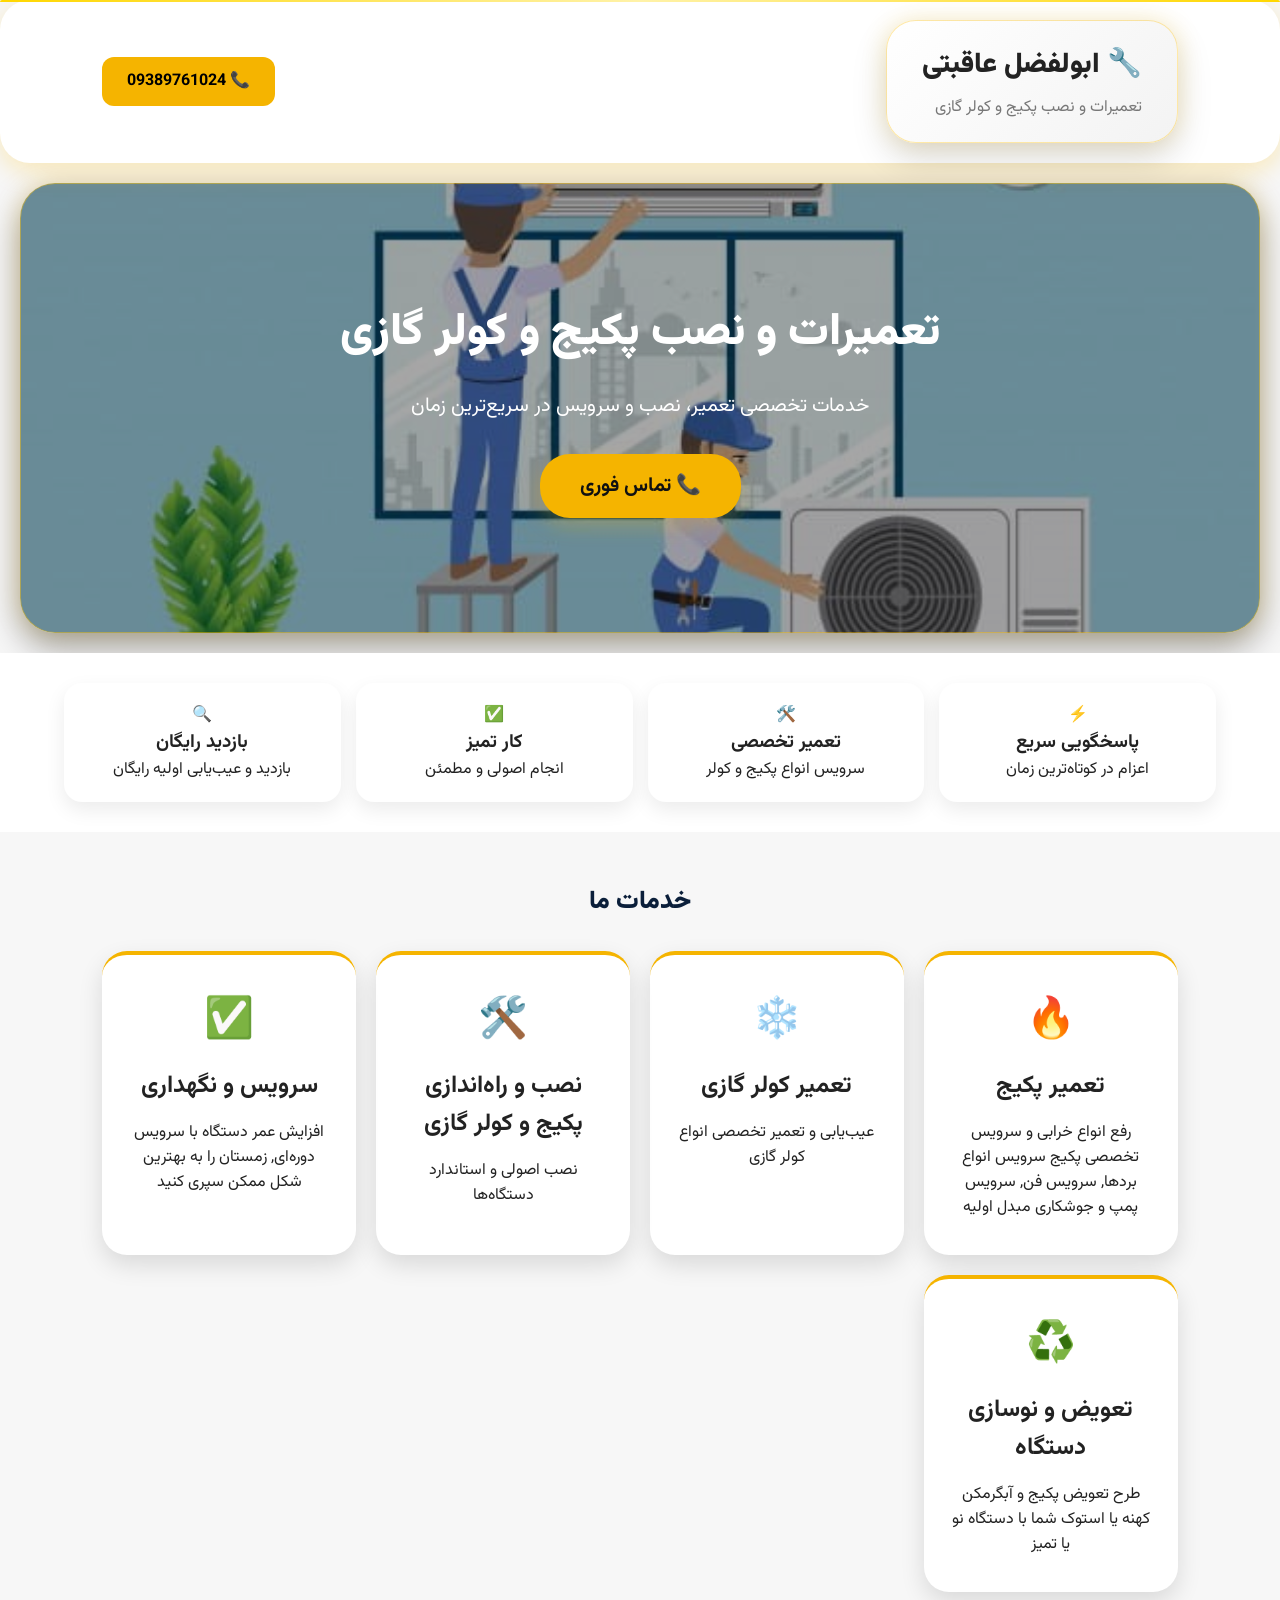
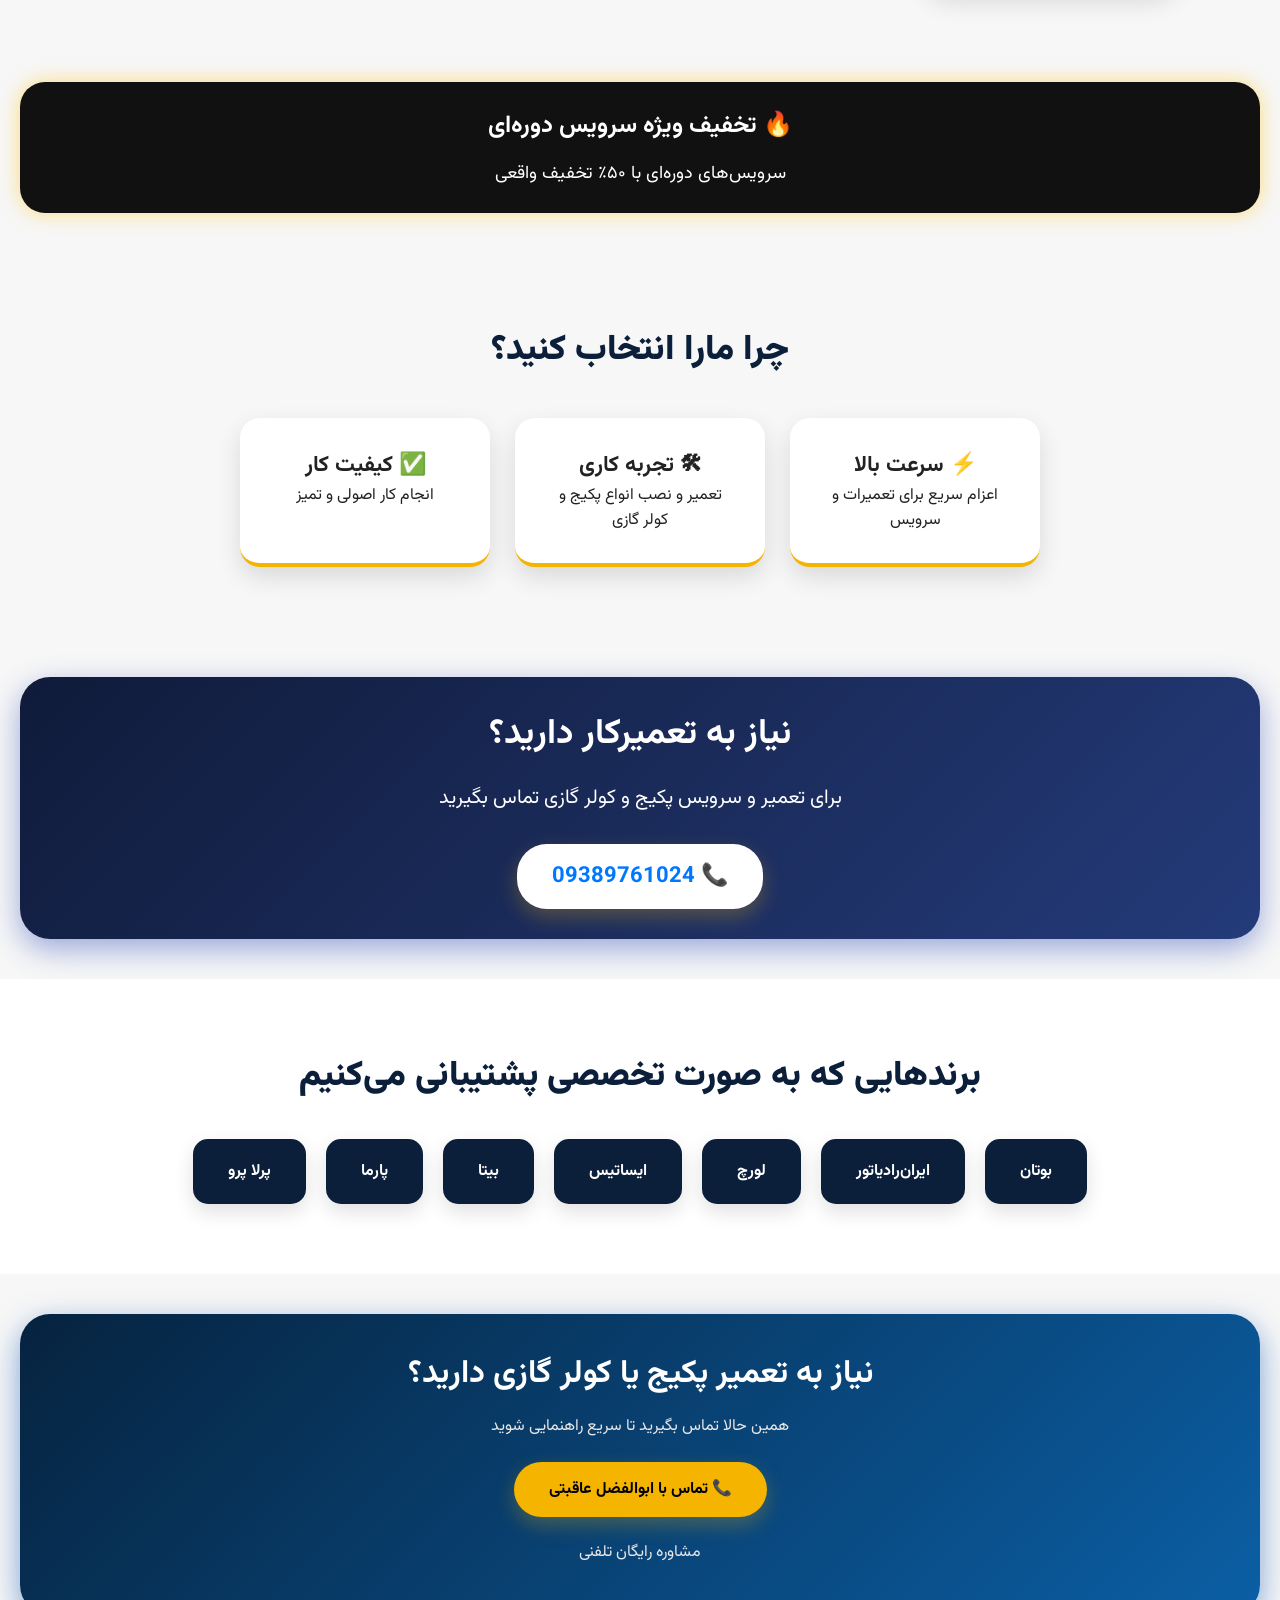
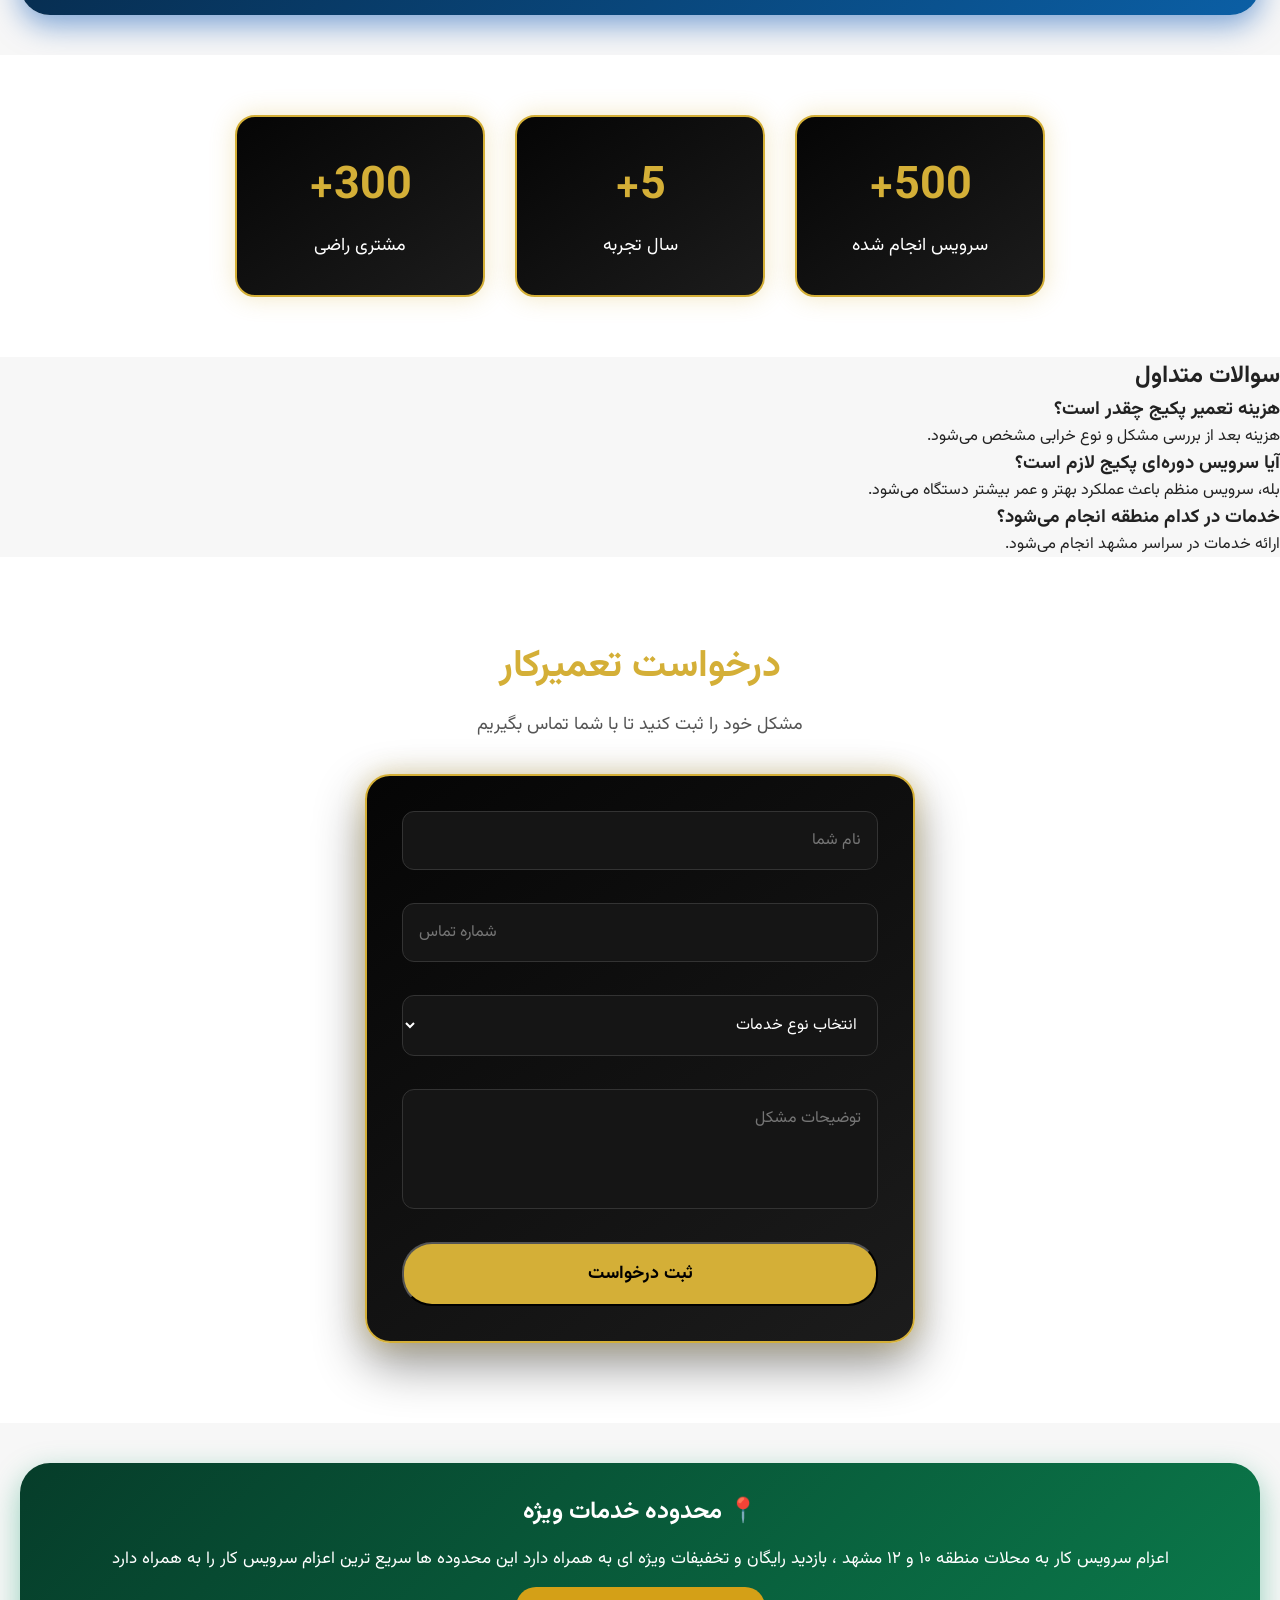
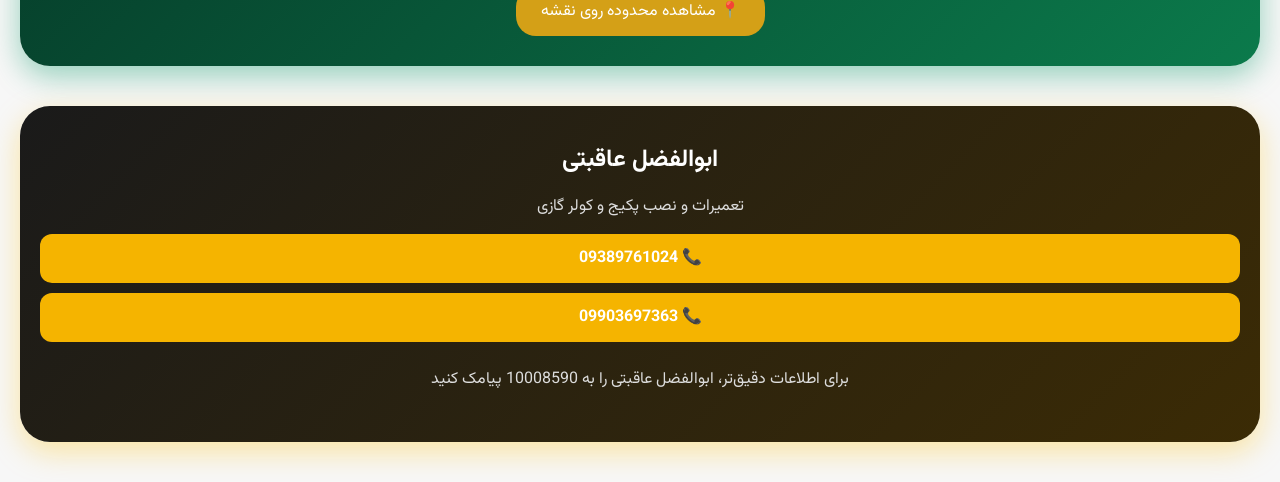
==== index.html @ 51d9d866 "Update index.html" ====
<!DOCTYPE html>
<html lang="fa" dir="rtl">

<head>
    <meta charset="UTF-8">
    <meta name="viewport" content="width=device-width, initial-scale=1.0">
    <title>ابوالفضل عاقبتی | تعمیرات پکیج و کولر گازی</title>

    <link rel="stylesheet" href="style.css">
    <link href="https://fonts.googleapis.com/css2?family=Vazirmatn:wght@400;700;900&display=swap" rel="stylesheet">

</head>

<body>

<header>

  <div class="logo">

    <div class="logo-title">
        🔧 ابولفضل عاقبتی
    </div>

    <p>
        تعمیرات و نصب پکیج و کولر گازی
    </p>

</div>
    <a href="tel:09389761024" class="phone">
        📞 09389761024
    </a>
</header>

    <section class="hero">

    <div class="hero-content">
        
        <h2>
            تعمیرات و نصب پکیج و کولر گازی
        </h2>

        <p>
            خدمات تخصصی تعمیر، نصب و سرویس در سریع‌ترین زمان
        </p>

        <a href="tel:09389761024" class="btn">
            📞 تماس فوری
        </a>

    </div>

</section>

<section class="features">

    <div>
        ⚡
        <h3>پاسخگویی سریع</h3>
        <p>اعزام در کوتاه‌ترین زمان</p>
    </div>

    <div>
        🛠️
        <h3>تعمیر تخصصی</h3>
        <p>سرویس انواع پکیج و کولر</p>
    </div>

    <div>
        ✅
        <h3>کار تمیز</h3>
        <p>انجام اصولی و مطمئن</p>
    </div>
    
    <div>
        🔍
    <h3>بازدید رایگان</h3>
    <p>بازدید و عیب‌یابی اولیه رایگان</p>
    </div>

</section>

<section class="services">

    <h2>خدمات ما</h2>

    <div class="cards">

        <div class="card">
            <div class="icon">🔥</div>
            <h3>تعمیر پکیج</h3>
            <p>رفع انواع خرابی و سرویس تخصصی پکیج سرویس انواع بردها, سرویس فن, سرویس پمپ و جوشکاری مبدل اولیه</p>
        </div>

        <div class="card">
            <div class="icon">❄️</div>
            <h3>تعمیر کولر گازی</h3>
            <p>عیب‌یابی و تعمیر تخصصی انواع کولر گازی</p>
        </div>

        <div class="card">
            <div class="icon">🛠️</div>
            <h3>نصب و راه‌اندازی پکیج و کولر گازی</h3>
            <p>نصب اصولی و استاندارد دستگاه‌ها</p>
        </div>

        <div class="card">
            <div class="icon">✅</div>
            <h3>سرویس و نگهداری</h3>
            <p>افزایش عمر دستگاه با سرویس دوره‌ای, زمستان را به بهترین شکل ممکن سپری کنید</p>
        </div>

        <div class="card">
    <div class="icon">♻️</div>

    <h3>تعویض و نوسازی دستگاه</h3>

    <p>
        طرح تعویض پکیج و آبگرمکن کهنه یا استوک شما با دستگاه نو یا تمیز
    </p>

</div>

    </div>

</section>

<div class="offer">

    <h2>🔥 تخفیف ویژه سرویس دوره‌ای</h2>

    <p>
        سرویس‌های دوره‌ای با ۵۰٪ تخفیف واقعی
    </p>

</div>
    
<section class="trust">

    <h2>چرا مارا انتخاب کنید؟</h2>

    <div class="trust-box">

        <div>
            <h3>⚡ سرعت بالا</h3>
            <p>اعزام سریع برای تعمیرات و سرویس</p>
        </div>

        <div>
            <h3>🛠 تجربه کاری</h3>
            <p>تعمیر و نصب انواع پکیج و کولر گازی</p>
        </div>

        <div>
            <h3>✅ کیفیت کار</h3>
            <p>انجام کار اصولی و تمیز</p>
        </div>

    </div>
</section>

<section class="contact">

    <h2>نیاز به تعمیرکار دارید؟</h2>

    <p>
        برای تعمیر و سرویس پکیج و کولر گازی تماس بگیرید
    </p>

    <a href="tel:09389761024">
        📞 09389761024
    </a>

</section>

<section class="brands">

    <h2>برندهایی که به صورت تخصصی پشتیبانی می‌کنیم</h2>

    <div class="brand-list">

        <div>بوتان</div>
        <div>ایران‌رادیاتور</div>
        <div>لورچ</div>
        <div>ایساتیس</div>
        <div>بیتا</div>
        <div>پارما</div>
        <div>پرلا پرو</div>

    </div>

</section>

<section class="call-section">

    <h2>
        نیاز به تعمیر پکیج یا کولر گازی دارید؟
    </h2>

    <p>
        همین حالا تماس بگیرید تا سریع راهنمایی شوید
    </p>

    <a href="tel:09389761024">
        📞 تماس با ابوالفضل عاقبتی
    </a>
    <p>
        مشاوره رایگان تلفنی
    </p>
</section>

<section class="stats">

<div class="stat-card">

<h2>500+</h2>
<p>سرویس انجام شده</p>

</div>


<div class="stat-card">

<h2>5+</h2>
<p>سال تجربه</p>

</div>


<div class="stat-card">

<h2>300+</h2>
<p>مشتری راضی</p>

</div>


</section>

<section class="faq">

<h2>سوالات متداول</h2>


<div class="faq-box">

<h3>هزینه تعمیر پکیج چقدر است؟</h3>

<p>
هزینه بعد از بررسی مشکل و نوع خرابی مشخص می‌شود.
</p>

</div>


<div class="faq-box">

<h3>آیا سرویس دوره‌ای پکیج لازم است؟</h3>

<p>
بله، سرویس منظم باعث عملکرد بهتر و عمر بیشتر دستگاه می‌شود.
</p>

</div>


<div class="faq-box">

<h3>خدمات در کدام منطقه انجام می‌شود؟</h3>

<p>
ارائه خدمات در سراسر مشهد انجام می‌شود.
</p>

</div>


</section>
    
<section class="request-form">

<h2>درخواست تعمیرکار</h2>

<p>
مشکل خود را ثبت کنید تا با شما تماس بگیریم
</p>


<form>

<input type="text" placeholder="نام شما">


<input type="tel" placeholder="شماره تماس">


<select>

<option>
انتخاب نوع خدمات
</option>

<option>
تعمیر پکیج
</option>

<option>
نصب پکیج
</option>

<option>
تعمیر کولر گازی
</option>

<option>
سرویس کولر گازی
</option>

</select>


<textarea placeholder="توضیحات مشکل"></textarea>


<button>
ثبت درخواست
</button>


</form>


</section>
    
<section class="location">

    <h2>📍 محدوده خدمات ویژه</h2>

<p>اعزام سرویس کار به محلات منطقه ۱۰ و ۱۲ مشهد ، بازدید رایگان و تخفیفات ویژه ای به همراه دارد این محدوده ها سریع ترین اعزام سرویس کار را به همراه دارد</p>

<a href="https://nshn.ir/_b1uuQPJ5C6R" target="_blank">
    📍 مشاهده محدوده روی نقشه
</a>
    
</section>
    
<footer>

    <h2>ابوالفضل عاقبتی</h2>

    <p>
        تعمیرات و نصب پکیج و کولر گازی
    </p>

    <a href="tel:09389761024">
        📞 09389761024
    </a>
    <a href="tel:09903697363">
        📞 09903697363
    </a>
    <p class="sms-text">
برای اطلاعات دقیق‌تر، ابوالفضل عاقبتی را به 10008590 پیامک کنید
    </p>
</footer>

</div>

</body>

</html>
---- style.css ----
* {
    box-sizing: border-box;
    margin: 0;
    padding: 0;
    font-family: Tahoma, sans-serif;
}

body {
    background: #f7f7f7;
    color: #222;
}

header {
    display: flex;
    justify-content: space-between;
    align-items: center;
    padding: 20px 8%;

    background: rgba(15, 15, 15, 0.85);
    color: white;

    box-shadow: 0 8px 25px rgba(255, 193, 7, 0.25);

    position: relative;
    z-index: 10;
}

.logo h1 {
    font-size: 28px;
    margin: 0;
}


.logo p {
    margin-top: 8px;
    color: #ddd;
}


.phone {
    background: #f5b400;
    color: black;
    padding: 12px 25px;
    border-radius: 12px;
    text-decoration: none;
    font-weight: bold;
}

.hero h2 {
    font-size: 45px;
    margin-bottom: 20px;
    font-weight:bold;
}

.hero p {
    font-size: 20px;
    margin-bottom: 30px;
    line-height:1.8;
}

.btn {
    display: inline-block;
    background: white;
    color: #0077ff;
    padding: 15px 30px;
    border-radius: 12px;
    text-decoration: none;
    font-weight: bold;
}

.request-form{

    padding-top:50px;
    padding-bottom:50px;

}
.services {
    padding: 50px 8%;
    text-align: center;
}

.services h2 {
    font-size:25px;
    margin-bottom:20px;
}

.cards {
    display: grid;
    grid-template-columns: repeat(4, 1fr);
    gap: 20px;
    margin-top: 30px;
}

.card {
    background: white;
    padding: 35px 25px;
    border-radius: 20px;
    box-shadow: 0 10px 30px rgba(0,0,0,0.08);
    transition: 0.3s;
    border-top: 4px solid #f5b400;
}


.card:hover {
    transform: translateY(-8px);
    box-shadow: 0 15px 35px rgba(0,0,0,0.15);
}

.trust {
    padding: 70px 8%;
    text-align: center;
    background: white;
}


.trust h2 {
    font-size: 35px;
    margin-bottom: 40px;
}


.trust-box {
    display: flex;
    justify-content: center;
    gap: 30px;
}


.trust-box div {
    background: #f5f5f5;
    padding: 30px;
    border-radius: 15px;
    width: 30%;
}

@media (max-width: 768px) {

header {
    flex-direction: column;
    gap: 15px;
}

.hero h2 {
    font-size: 32px;
}

.cards {
    grid-template-columns: 1fr;
}

.trust-box {
    flex-direction: column;
}

.trust-box div {
    width: 100%;
}

}

.brands {
    padding: 60px 8%;
    text-align: center;
    background: #f5f5f5;
}


.brands h2 {
    font-size: 35px;
    margin-bottom: 35px;
}


.brand-list {
    display: flex;
    justify-content: center;
    gap: 20px;
    flex-wrap: wrap;
}


.brand-list div {
    background: white;
    padding: 20px 35px;
    border-radius: 12px;
    font-weight: bold;
}

.contact {
    padding: 70px 8%;
    text-align: center;
    background: #0077ff;
    color: white;
}


.contact h2 {
    font-size: 35px;
    margin-bottom: 20px;
}


.contact p {
    font-size: 20px;
    margin-bottom: 30px;
}


.contact a {
    display: inline-block;
    background: white;
    color: #0077ff;
    padding: 15px 35px;
    border-radius: 15px;
    text-decoration: none;
    font-weight: bold;
    font-size: 22px;
}

@media (max-width: 768px) {


header {
    flex-direction: column;
    text-align: center;
    gap: 15px;
}


.logo h1 {
    font-size: 24px;
}


.hero {
    min-height: 450px;
    padding: 40px 20px;
    text-align: center;
}


.hero h2 {
    font-size: 32px;
}


.hero p {
    font-size: 18px;
}


.cards {
    grid-template-columns: 1fr;
}


.card {
    margin-bottom: 15px;
}


.trust-box {
    flex-direction: column;
}


.trust-box div {
    width: 100%;
}


.brand-list {
    flex-direction: column;
}


.brand-list div {
    width: 100%;
}


.contact h2 {
    font-size: 28px;
}


}

.icon {
    font-size: 40px;
    margin-bottom: 15px;
}

.btn {
    background: #f5b400;
    color: #111;
    padding: 16px 40px;
    border-radius: 14px;
    text-decoration: none;
    font-weight: bold;
    font-size: 20px;
    display: inline-block;
    box-shadow: 0 8px 20px rgba(245,180,0,0.35);
    transition: 0.3s;
}

.btn:hover {
    transform: translateY(-3px);
}

.card h3 {
    font-size: 24px;
    margin-bottom: 15px;
}

.logo-title {
    font-size: 32px;
    font-weight: bold;
    color: white;
}


.logo-title::first-letter {
    color: #f5b400;
}

.trust {
    padding: 70px 8%;
    text-align: center;
    background: #f7f7f7;
}


.trust h2 {
    font-size: 35px;
    margin-bottom: 40px;
}


.trust-box {
    display: flex;
    justify-content: center;
    gap: 25px;
}


.trust-box div {
    background: white;
    padding: 30px;
    border-radius: 20px;
    width: 300px;
    box-shadow: 0 10px 25px rgba(0,0,0,0.08);
    border-bottom: 4px solid #f5b400;
}


.trust-box h3 {
    font-size: 22px;
}

.trust-box {
    display: flex;
    justify-content: center;
    align-items: stretch;
    gap: 25px;
    flex-wrap: wrap;
}


.trust-box div {
    background: white;
    padding: 30px;
    border-radius: 20px;
    width: 250px;
    box-shadow: 0 10px 25px rgba(0,0,0,0.12);
    border-bottom: 4px solid #f5b400;
}

.trust-box div {
    transition: 0.3s;
}


.trust-box div:hover {
    transform: translateY(-8px);
    box-shadow: 0 15px 35px rgba(0,0,0,0.18);
}

.brands {
    padding: 70px 8%;
    text-align: center;
    background: white;
}


.brands h2 {
    font-size: 35px;
    margin-bottom: 35px;
}


.brand-list {
    display: flex;
    justify-content: center;
    gap: 20px;
    flex-wrap: wrap;
}


.brand-list div {
    background: #0b1f3a;
    color: white;
    padding: 20px 35px;
    border-radius: 15px;
    font-weight: bold;
    box-shadow: 0 8px 20px rgba(0,0,0,0.12);
    transition: 0.3s;
}


.brand-list div:hover {
    transform: translateY(-6px);
}

* {
    font-family: "Vazirmatn", sans-serif;
}

.hero h2 {
    font-size: 45px;
    font-weight: 900;
}

section {
    scroll-margin-top: 80px;
}

html {
    scroll-behavior: smooth;
}

.services h2,
.trust h2,
.brands h2 {
    font-weight: 900;
    color: #0b1f3a;
}

footer {
    background: #0b1f3a;
    color: white;
    text-align: center;
    padding: 40px 20px;
}


footer h2 {
    margin-bottom: 15px;
}


footer p {
    color: #ddd;
    margin-bottom: 20px;
}


footer a {
    display: inline-block;
    background: #f5b400;
    color: black;
    padding: 12px 30px;
    border-radius: 12px;
    text-decoration: none;
    font-weight: bold;
}

.floating-call {
    position: fixed;
    bottom: 15px;
    right: 15px;

    background: #f5b400;
    color: black;

    width: 60px;
    height: 60px;

    border-radius: 50%;

    display: flex;
    align-items: center;
    justify-content: center;

    font-size: 28px;
    text-decoration: none;

    box-shadow: 0 8px 20px rgba(0,0,0,0.25);

    z-index: 999;
}

.features {
    display: flex;
    justify-content: center;
    gap: 15px;
    padding: 30px 5%;
    background: white;
    text-align: center;
    flex-wrap: wrap;
}


.features div {
    flex: 1;
    min-width: 200px;
    max-width: 280px;

    padding: 20px;
    background: #fff;

    border-radius: 18px;
    box-shadow: 0 8px 20px rgba(0,0,0,0.08);
}

@media (max-width: 768px) {

    header {
        flex-direction: column;
        gap: 15px;
        text-align: center;
    }


    .hero h2 {
        font-size: 32px;
    }


    .hero {
        text-align: center;
    }


    .trust-box,
    .cards {
        flex-direction: column;
        align-items: center;
    }


    .phone {
        width: 100%;
        text-align: center;
    }

}

.call-section {
    background: #0b1f3a;
    color: white;
    text-align: center;
    padding: 60px 20px;
}


.call-section h2 {
    font-size: 32px;
}


.call-section p {
    color: #ddd;
    margin: 20px 0;
}


.call-section a {
    display: inline-block;
    background: #f5b400;
    color: black;
    padding: 15px 35px;
    border-radius: 14px;
    text-decoration: none;
    font-weight: bold;
}

.call-section a {
    margin: 8px;
    display: inline-block;
}

.sms-text {
    margin-top: 20px;
}

.offer {
    margin: 40px 20px;
    padding: 25px;
    border-radius: 25px;
    text-align: center;
    background:#111;
    box-shadow: 0 0 20px rgba(255, 193, 7, 0.5);
    color:white;
}

.offer {
    transition: 0.3s;
}

.offer:hover {
    transform: translateY(-8px);
}

.offer h2 {
    color:white;
    margin-bottom: 15px;
}

.offer p {
    color:white;
    font-size: 18px;
}

footer .sms-text {
    margin-top: 20px;
}

.footer-phone {
    display: inline-block;
    margin: 8px;
}

.sms-text {
    margin-top: 25px;
}

.footer-phones a {
    display: block;
    margin: 10px auto;
}

.sms-text {
    margin-top: 25px;
}

footer a {
    display: block;
    margin: 10px 0;
}

.sms-text {
    margin-top: 25px !important;
}

footer a {
    display: block;
    margin: 12px 0;
}

.location {
    margin: 40px 20px;
    padding: 30px 20px;
    border-radius: 30px;
    text-align: center;
    background: linear-gradient(135deg, #063d2a, #0b7a4b);
    color: white;
    box-shadow: 0 10px 30px rgba(0, 150, 100, 0.4);
    transition: 0.3s;
}

.location:hover {
    transform: translateY(-6px);
}

.location h2 {
    color: white;
    margin-bottom: 15px;
}

.location p {
    color: white;
    font-size: 17px;
}

.contact {
    margin: 40px 20px;
    padding: 30px 20px;
    border-radius: 30px;
    text-align: center;
    background: linear-gradient(135deg, #101b3a, #243b7a);
    color: white;
    box-shadow: 0 10px 30px rgba(40, 70, 180, 0.45);
    transition: 0.3s;
}

.contact:hover {
    transform: translateY(-6px);
}

.contact h2 {
    color: white;
}

.contact p {
    color: white;
    margin: 15px 0;
}

.contact a {
    display: inline-block;
    margin-top: 15px;
}

.call-section {
    margin: 40px 20px;
    padding: 35px 20px;
    border-radius: 30px;
    text-align: center;
    background: linear-gradient(135deg, #06233f, #0b5fa5);
    color: white;
    box-shadow: 0 10px 30px rgba(0, 80, 180, 0.5);
    transition: 0.3s;
}

.call-section:hover {
    transform: translateY(-6px);
}

.call-section h2 {
    color: white;
}

.call-section p {
    color: #e8e8e8;
    margin: 15px 0;
}

.call-section a {
    display: inline-block;
    margin: 8px;
}

footer {
    margin: 40px 20px;
    padding: 35px 20px;
    border-radius: 30px;
    text-align: center;
    background: linear-gradient(135deg, #1a1a1a, #3b2b05);
    color: white;
    box-shadow: 0 10px 30px rgba(255, 193, 7, 0.35);
}

footer h2 {
    color: white;
}

footer p {
    color: #ddd;
    margin: 15px 0;
}

footer a {
    display: block;
    margin: 10px 0;
    color: white;
}

.location a {
    display: inline-block;
    margin-top: 15px;
    padding: 12px 25px;
    border-radius: 20px;
    background: #d4a017;
    color: white;
    text-decoration: none;
    transition: 0.3s;
}

.location a:hover {
    transform: translateY(-5px);
}

.logo {
    background: linear-gradient(
        135deg,
        #ffffff,
        #f3f3f3
    );

    padding: 22px 35px;

    border-radius: 30px;

    border: 1px solid rgba(255,193,7,0.35);

    box-shadow:
    0 15px 35px rgba(0,0,0,0.15),
    0 0 25px rgba(255,193,7,0.2);

    transition: 0.3s ease;

    max-width: 90%;
    box-sizing: border-box;
}

.logo:hover {
    transform: translateY(-5px);
}

.logo-title {
    color: #222;
    font-size: 28px;
    font-weight: 900;
    white-space: nowrap;
}

.logo p {
    color: #777;
}

.hero {
    min-height: 450px;
    padding: 40px 20px;

    display: flex;
    align-items: center;
    justify-content: center;

    text-align: center;

background-image:
linear-gradient(rgba(0,0,0,0.35), rgba(0,0,0,0.35)),
url("hero.jpg");
    
    background-size: cover;
    background-position: center;

    border-radius: 0 0 35px 35px;
    overflow: hidden;
}

.hero-content {
    max-width: 600px;
    margin: auto;
    position: relative;
    z-index: 2;
}

.hero h2,
.hero p {
    color: white;
}

.hero {
    border-radius: 35px;
    overflow: hidden;

    margin: 20px;

    border: 1px solid rgba(255,193,7,0.45);

    box-shadow:
    0 15px 35px rgba(0,0,0,0.35),
    0 0 25px rgba(255,193,7,0.25);
}

.card {
    border-radius: 25px;
    transition: 0.3s ease;
    box-shadow: 0 10px 25px rgba(0,0,0,0.12);
}

.card:hover {
    transform: translateY(-8px);
    box-shadow: 0 18px 35px rgba(0,0,0,0.2);
}

.btn,
.call-section a,
.contact a {
    border-radius: 30px;
    box-shadow: 0 8px 20px rgba(255,193,7,0.25);
    transition: 0.3s ease;
}

.btn:hover,
.call-section a:hover,
.contact a:hover {
    transform: translateY(-4px);
}

header {
    display: flex;
    justify-content: space-between;
    align-items: center;
    padding: 20px 8%;

    background: #ffffff;
    color: #222;

    border-radius:30px 30px 30px 30px;

    box-shadow: 0 8px 25px rgba(255,193,7,0.25);

    position: relative;
    z-index: 10;
}

.logo::before {
    content: "";

    position: absolute;

    top: 0;
    left: 0;

    width: 100%;
    height: 2px;

    background: linear-gradient(
        90deg,
        #ffd700,
        #fff2a8,
        #ffd700
    );

    border-radius: 25px 25px 0 0;
}


.request-form{

padding:70px 8%;

text-align:center;

background:#111;

}


.request-form h2{

color:#d4af37;

font-size:35px;

margin-bottom:15px;

}



.request-form form{

max-width:500px;

margin:auto;

display:flex;

flex-direction:column;

gap:15px;

}



.request-form input,
.request-form select,
.request-form textarea{

padding:15px;

background:#222;

border:1px solid #333;

color:white;

border-radius:10px;

font-size:16px;

}



.request-form textarea{

height:120px;

resize:none;

}

.request-form{

padding:80px 8%;

background:linear-gradient(135deg,#111,#1a1a1a);

text-align:center;

}


.request-form h2{

font-size:38px;

color:#d4af37;

margin-bottom:15px;

}



.request-form p{

color:#ccc;

margin-bottom:35px;

font-size:18px;

}



.request-form form{

max-width:550px;

margin:auto;

background:linear-gradient(145deg,#222,#111);

padding:35px;

border-radius:25px;

border:1px solid rgba(212,175,55,0.5);

box-shadow:0 15px 45px rgba(0,0,0,0.35);

}



.request-form input,
.request-form select,
.request-form textarea{

width:100%;

padding:16px;

margin-bottom:18px;

background:#151515;

color:white;

border:1px solid #333;

border-radius:12px;

font-size:16px;

outline:none;

}



.request-form input:focus,
.request-form textarea:focus,
.request-form select:focus{

border-color:#d4af37;

}



.request-form button{

width:100%;

background:#d4af37;

color:#000;

font-weight:bold;

padding:16px;

border-radius:30px;

font-size:18px;

}

.request-form p{

color:#555;

}

.request-form{
    padding:80px 8%;
    background:#fff !important;
    text-align:center;
}


.request-form h2{
    color:#d4af37;
}


.request-form p{
    color:#555;
}


.request-form form{

    max-width:550px;

    margin:auto;

    background:linear-gradient(145deg,#050505,#1c1c1c) !important;

    padding:35px;

    border-radius:25px;

    border:2px solid #d4af37;

    box-shadow:
    0 0 25px rgba(212,175,55,0.35),
    0 20px 50px rgba(0,0,0,0.45);

}

.stats{

padding:60px 8%;

background:#fff;

display:flex;

justify-content:center;

gap:30px;

flex-wrap:wrap;

}


.stat-card{

width:250px;

text-align:center;

padding:35px;


background:linear-gradient(145deg,#050505,#1c1c1c);

border-radius:20px;

border:2px solid #d4af37;

box-shadow:0 0 25px rgba(212,175,55,0.3);


}



.stat-card h2{

font-size:45px;

color:#d4af37;

margin-bottom:10px;

}



.stat-card p{

color:white;

font-size:18px;

}
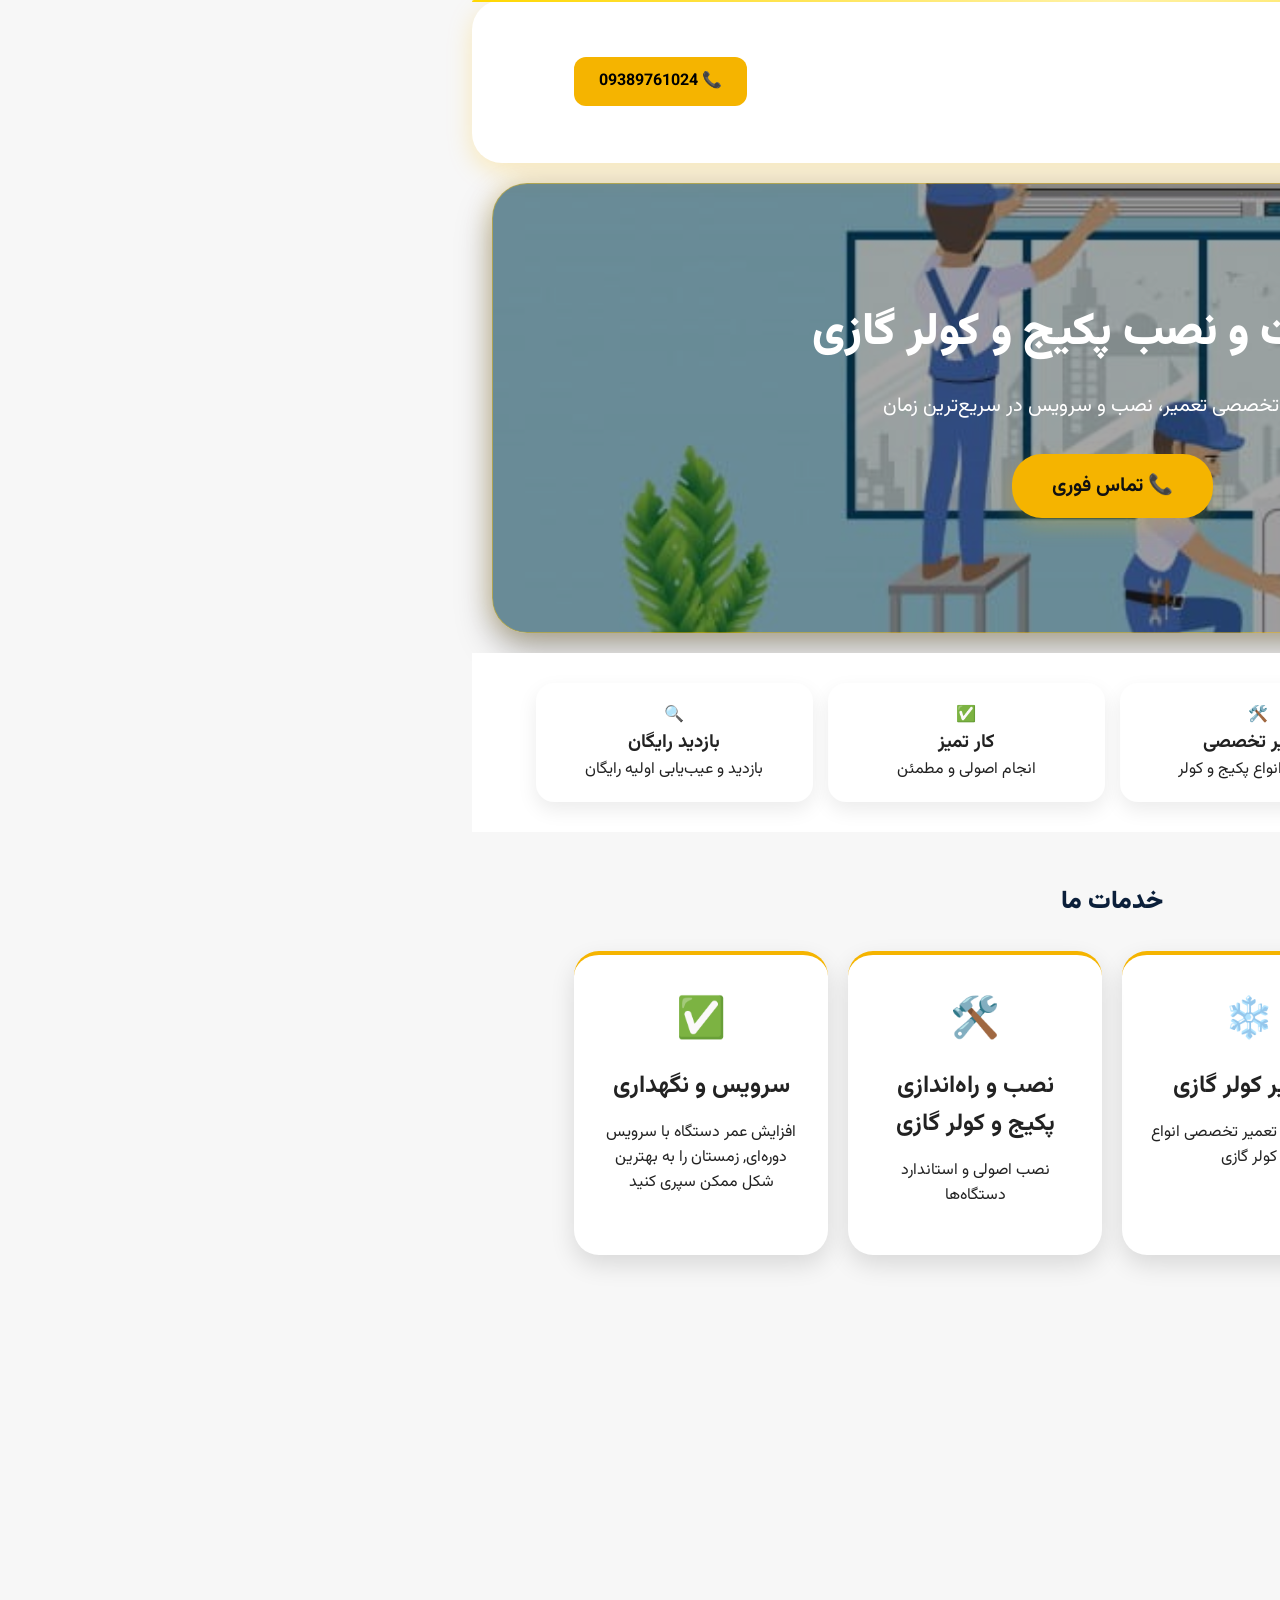
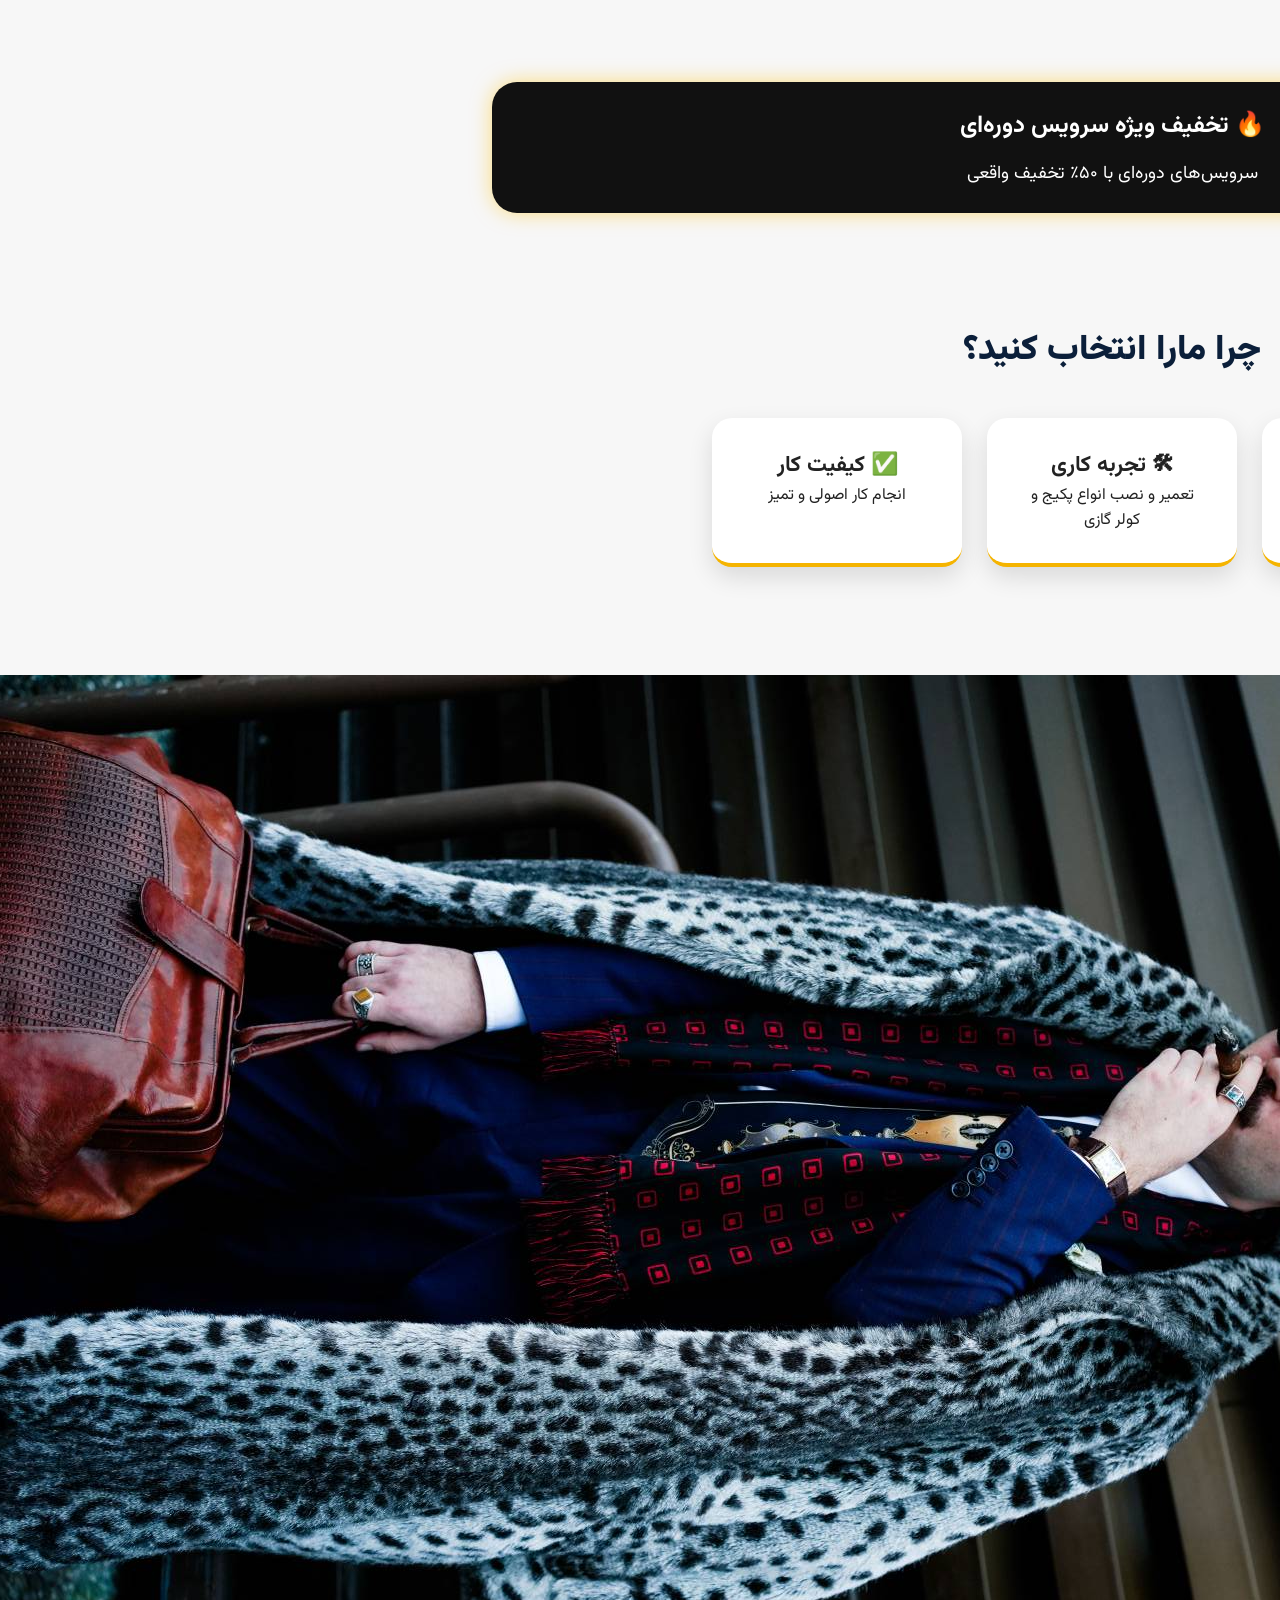
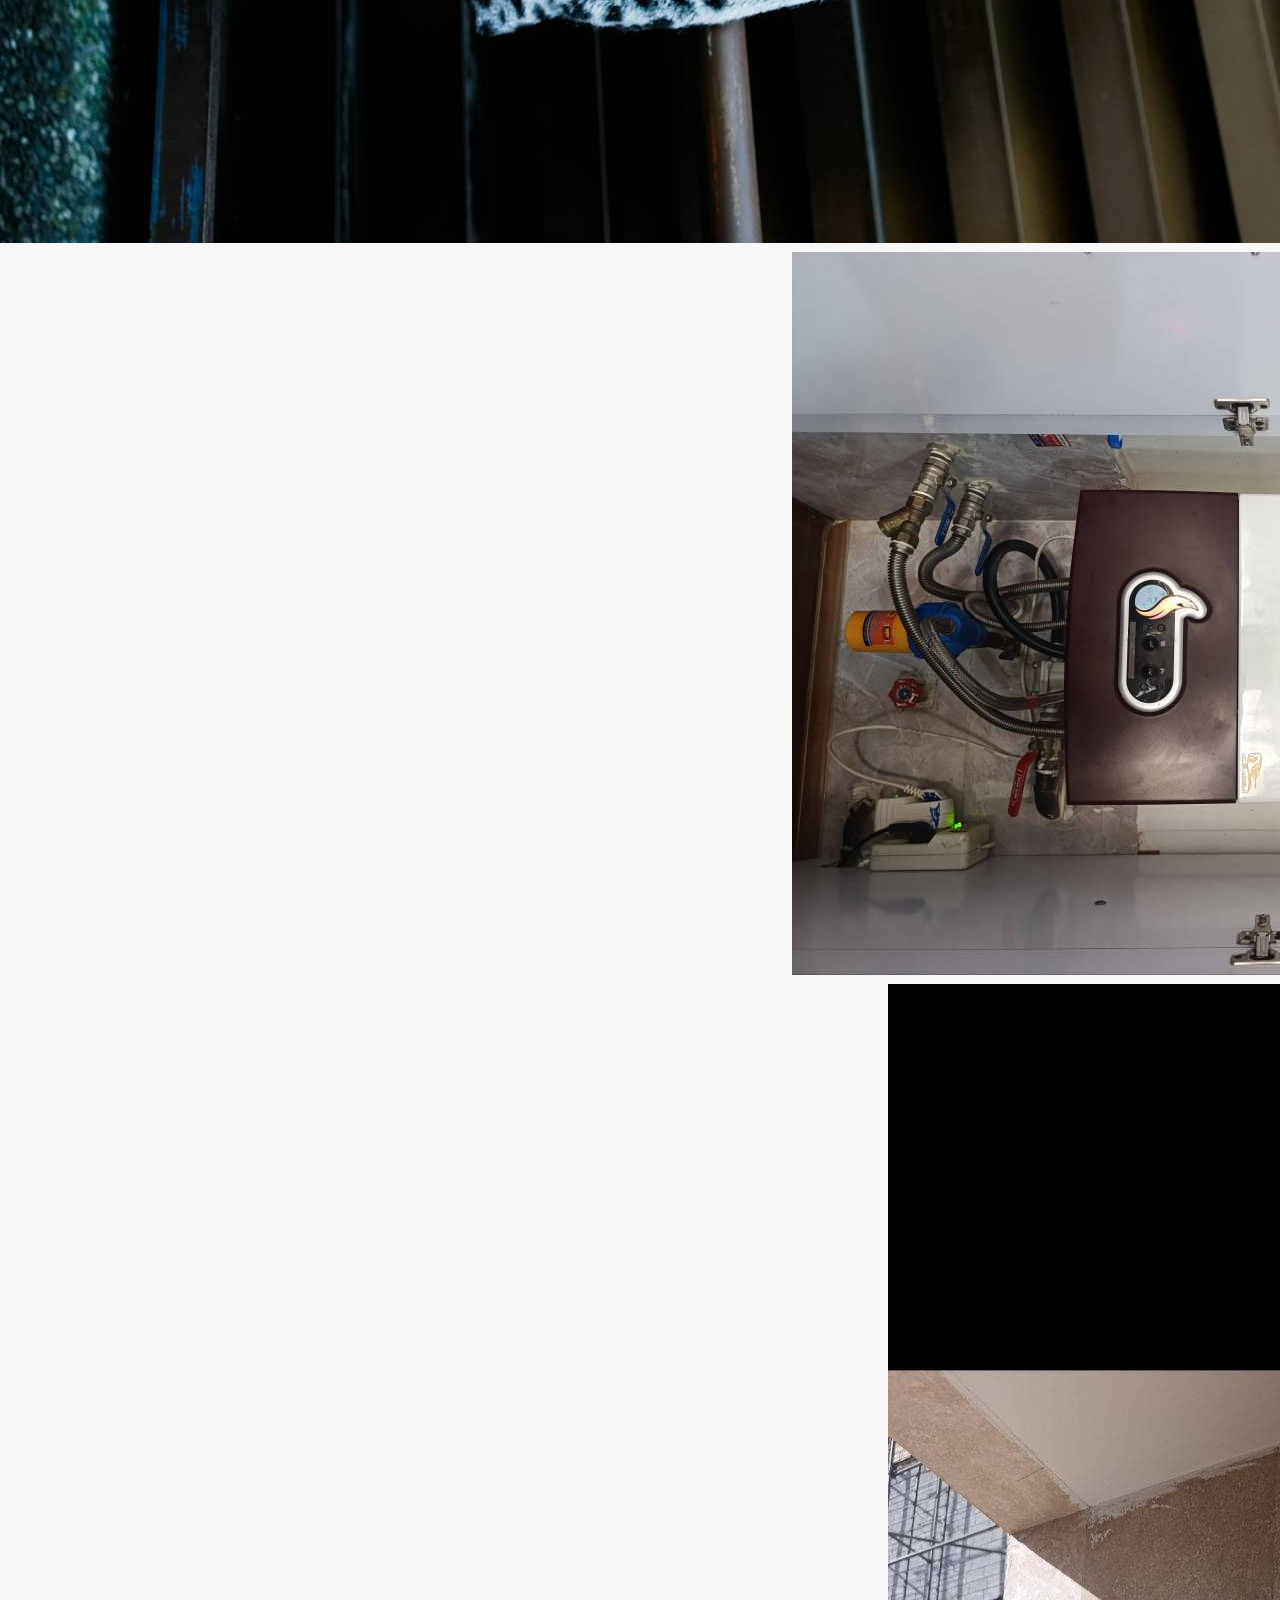
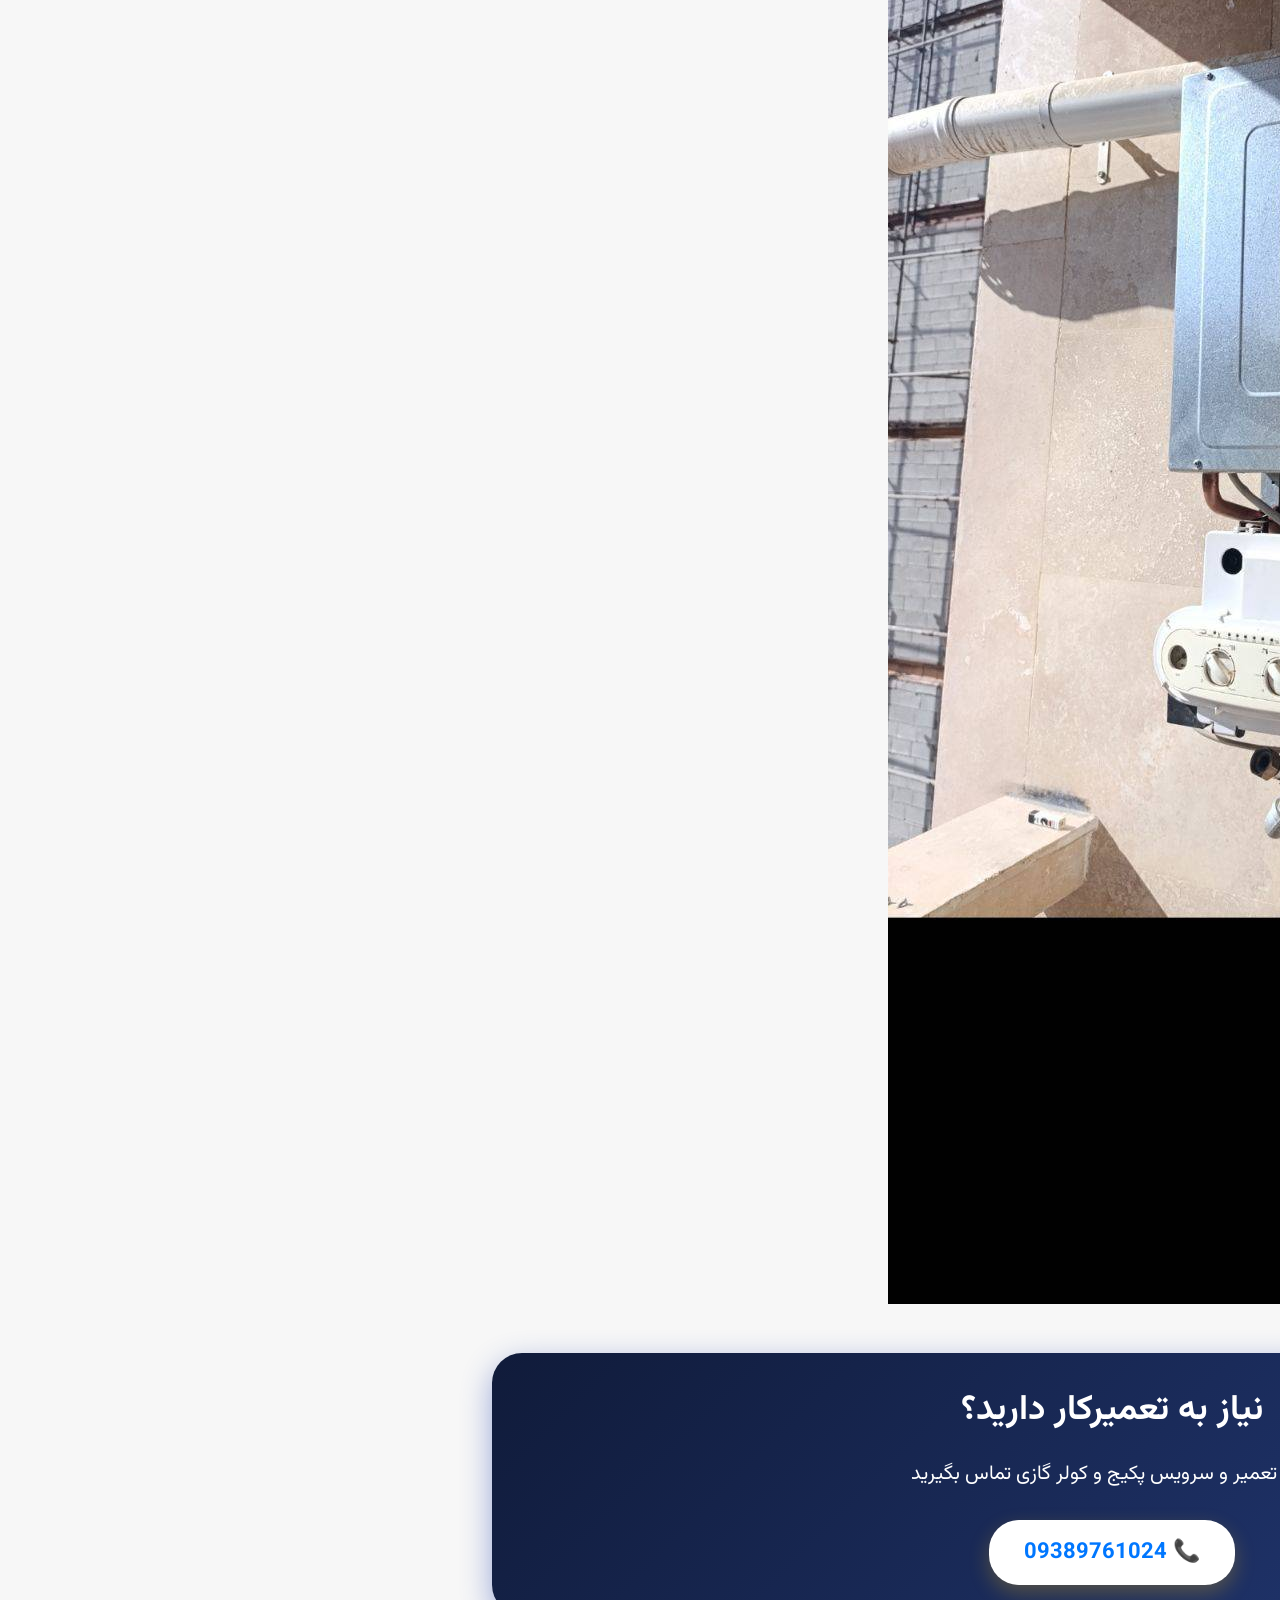
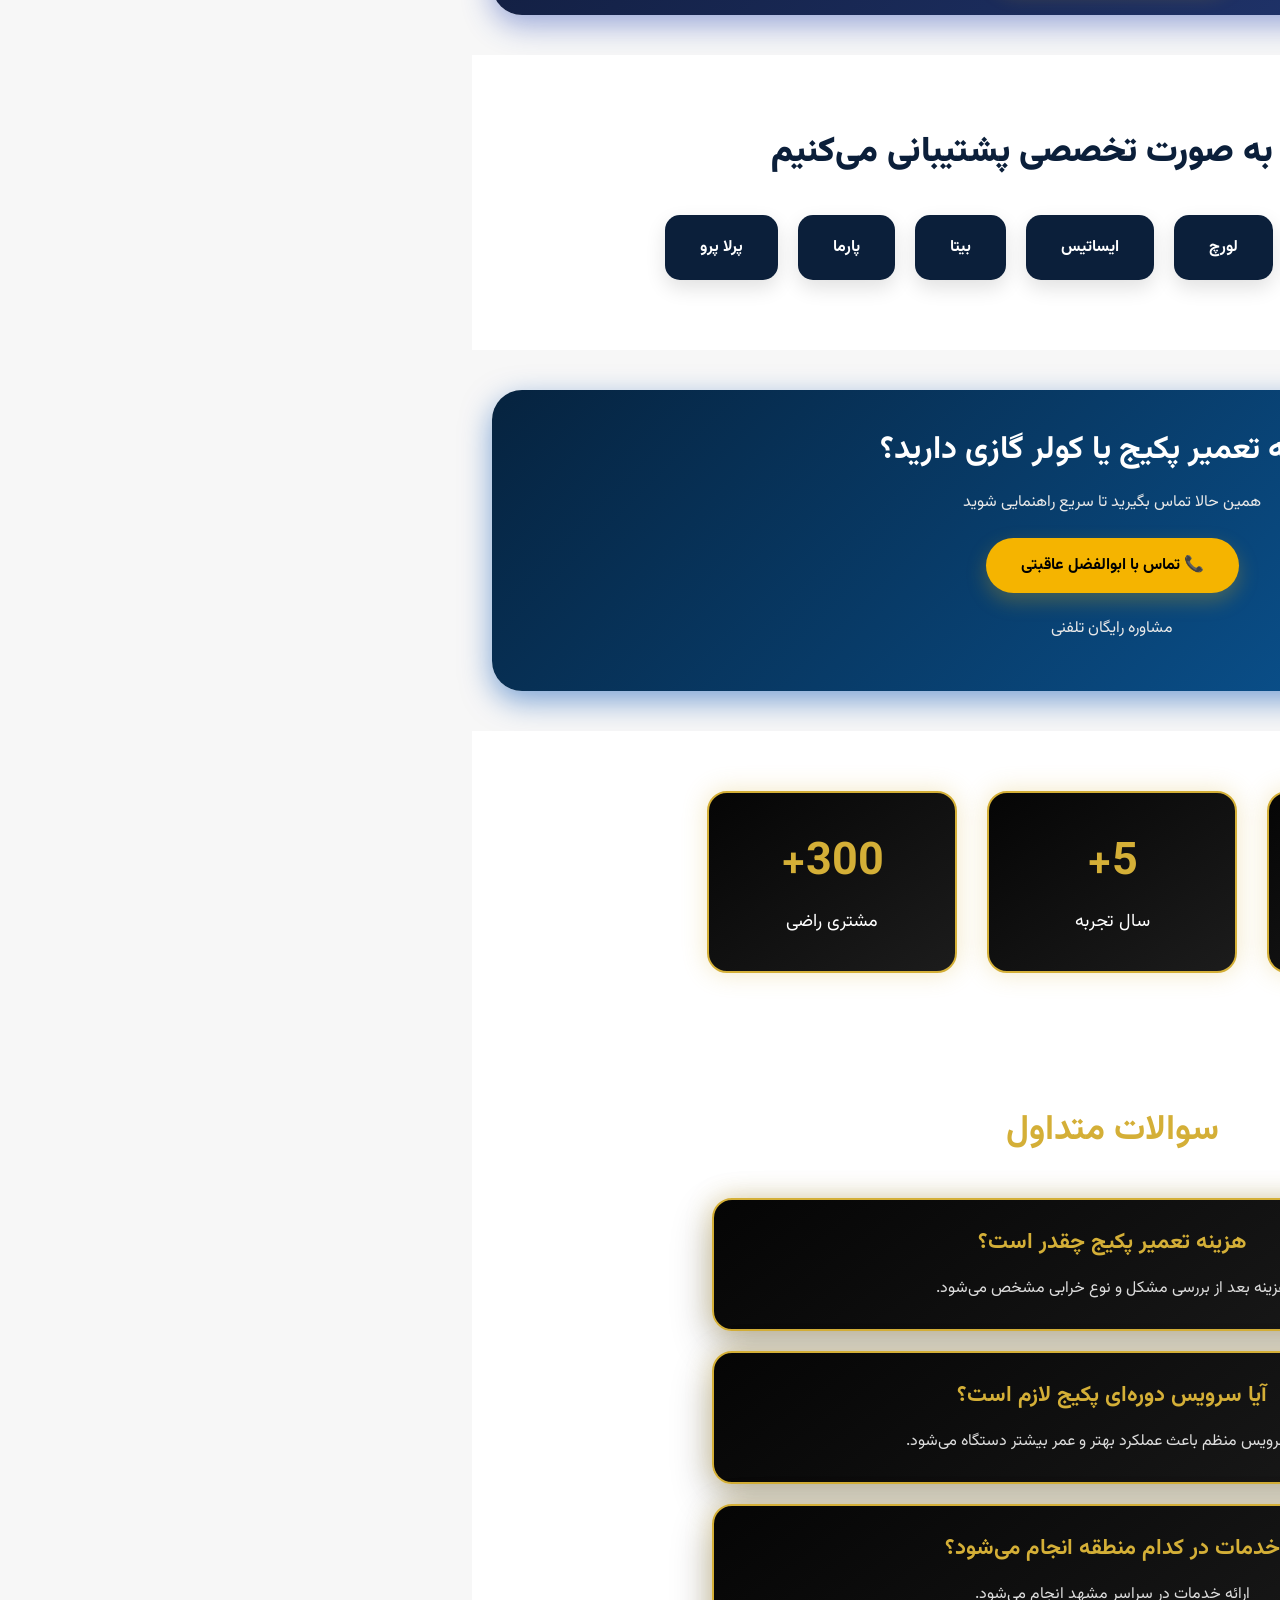
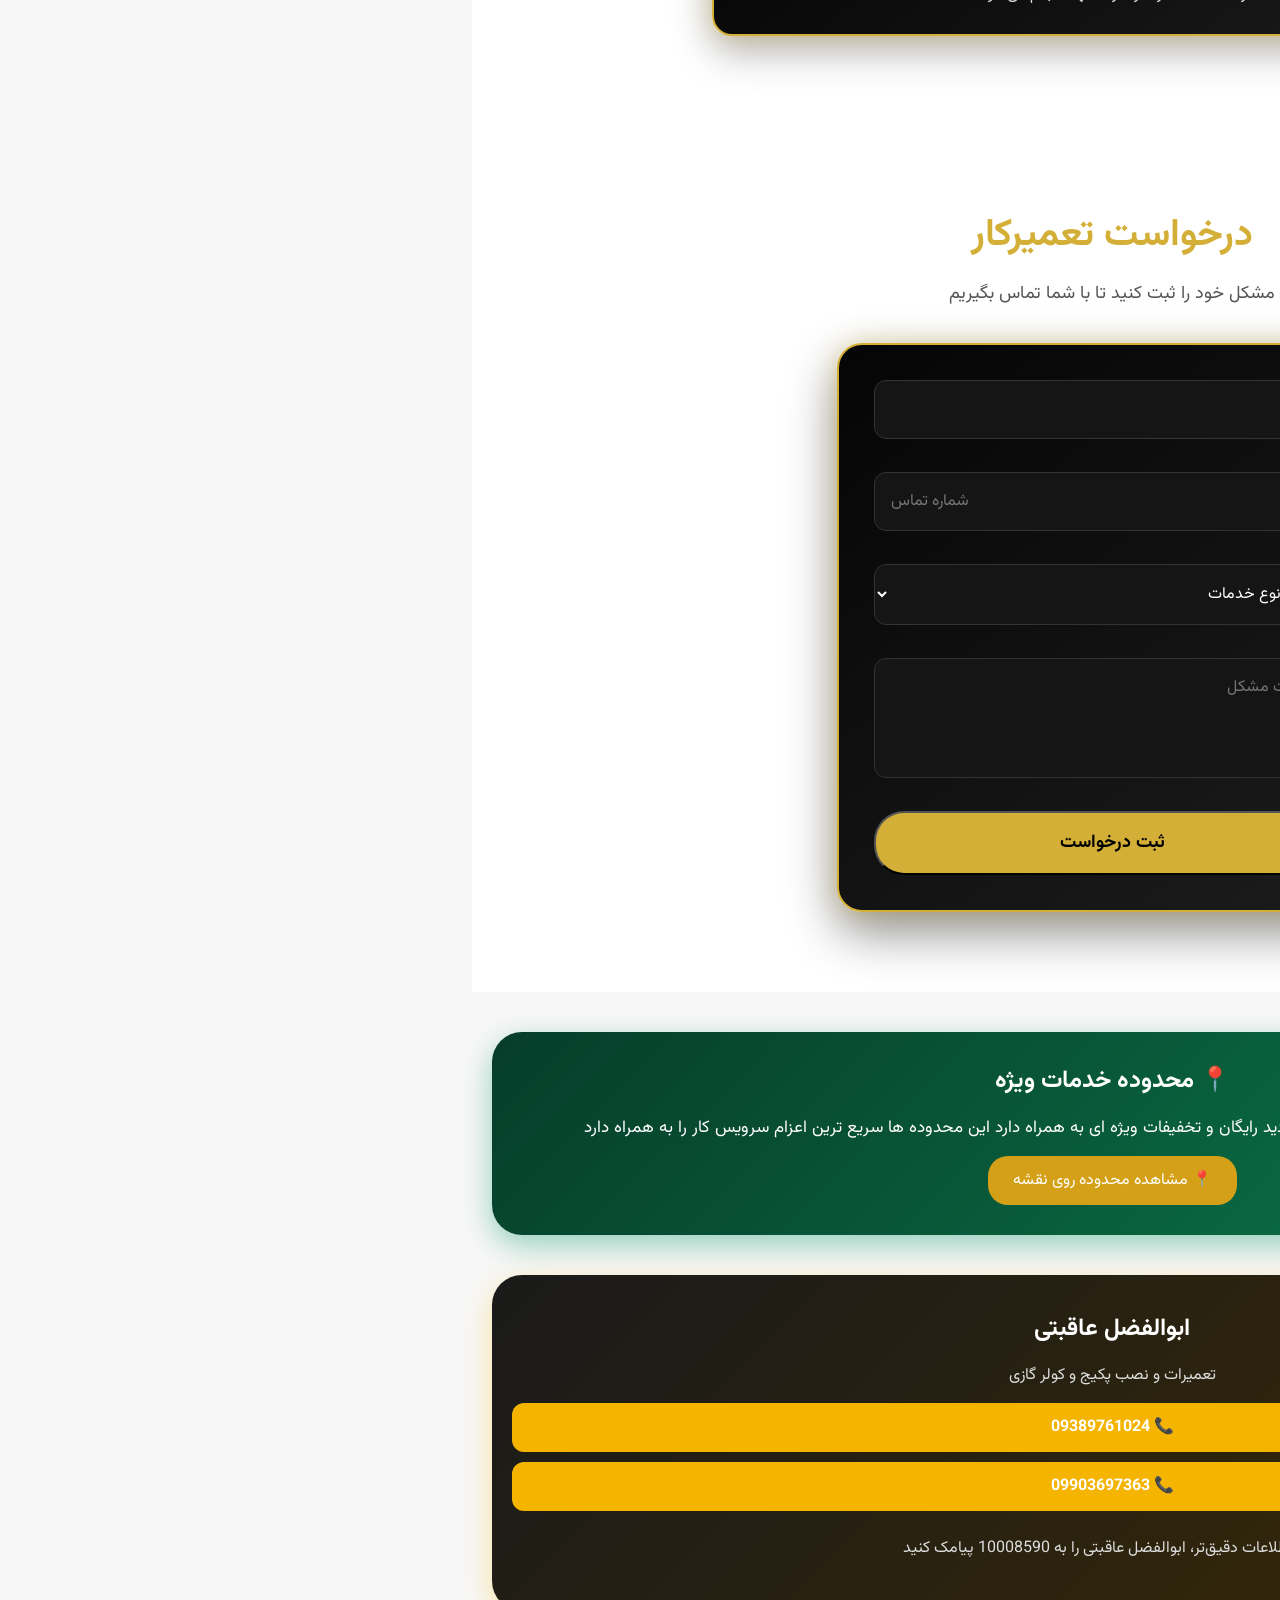
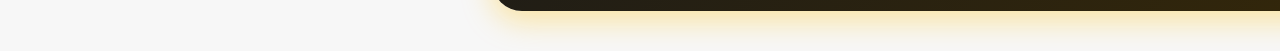
==== commit bcaac5a8: "Update index.html" ====
--- a/index.html
+++ b/index.html
@@ -158,6 +158,22 @@
     </div>
 </section>
 
+<section class="works">
+
+<h2>نمونه کارهای ما</h2>
+
+<div class="work-box">
+
+<img src="work1.jpg">
+
+<img src="work2.jpg">
+
+<img src="work3.jpg">
+
+</div>
+
+</section>
+    
 <section class="contact">
 
     <h2>نیاز به تعمیرکار دارید؟</h2>
--- a/style.css
+++ b/style.css
@@ -1206,3 +1206,78 @@
 font-size:18px;
 
 }
+
+.faq{
+
+padding:70px 8%;
+
+background:#fff;
+
+text-align:center;
+
+}
+
+
+.faq h2{
+
+font-size:35px;
+
+color:#d4af37;
+
+margin-bottom:40px;
+
+}
+
+
+
+.faq-box{
+
+max-width:800px;
+
+margin:20px auto;
+
+background:linear-gradient(145deg,#050505,#1c1c1c);
+
+padding:25px;
+
+border-radius:20px;
+
+border:2px solid #d4af37;
+
+box-shadow:
+0 0 25px rgba(212,175,55,0.35),
+0 15px 40px rgba(0,0,0,0.3);
+
+transition:.3s;
+
+}
+
+
+
+.faq-box:hover{
+
+transform:translateY(-5px);
+
+}
+
+
+
+.faq-box h3{
+
+color:#d4af37;
+
+margin-bottom:15px;
+
+font-size:22px;
+
+}
+
+
+
+.faq-box p{
+
+color:#ddd;
+
+line-height:1.8;
+
+}
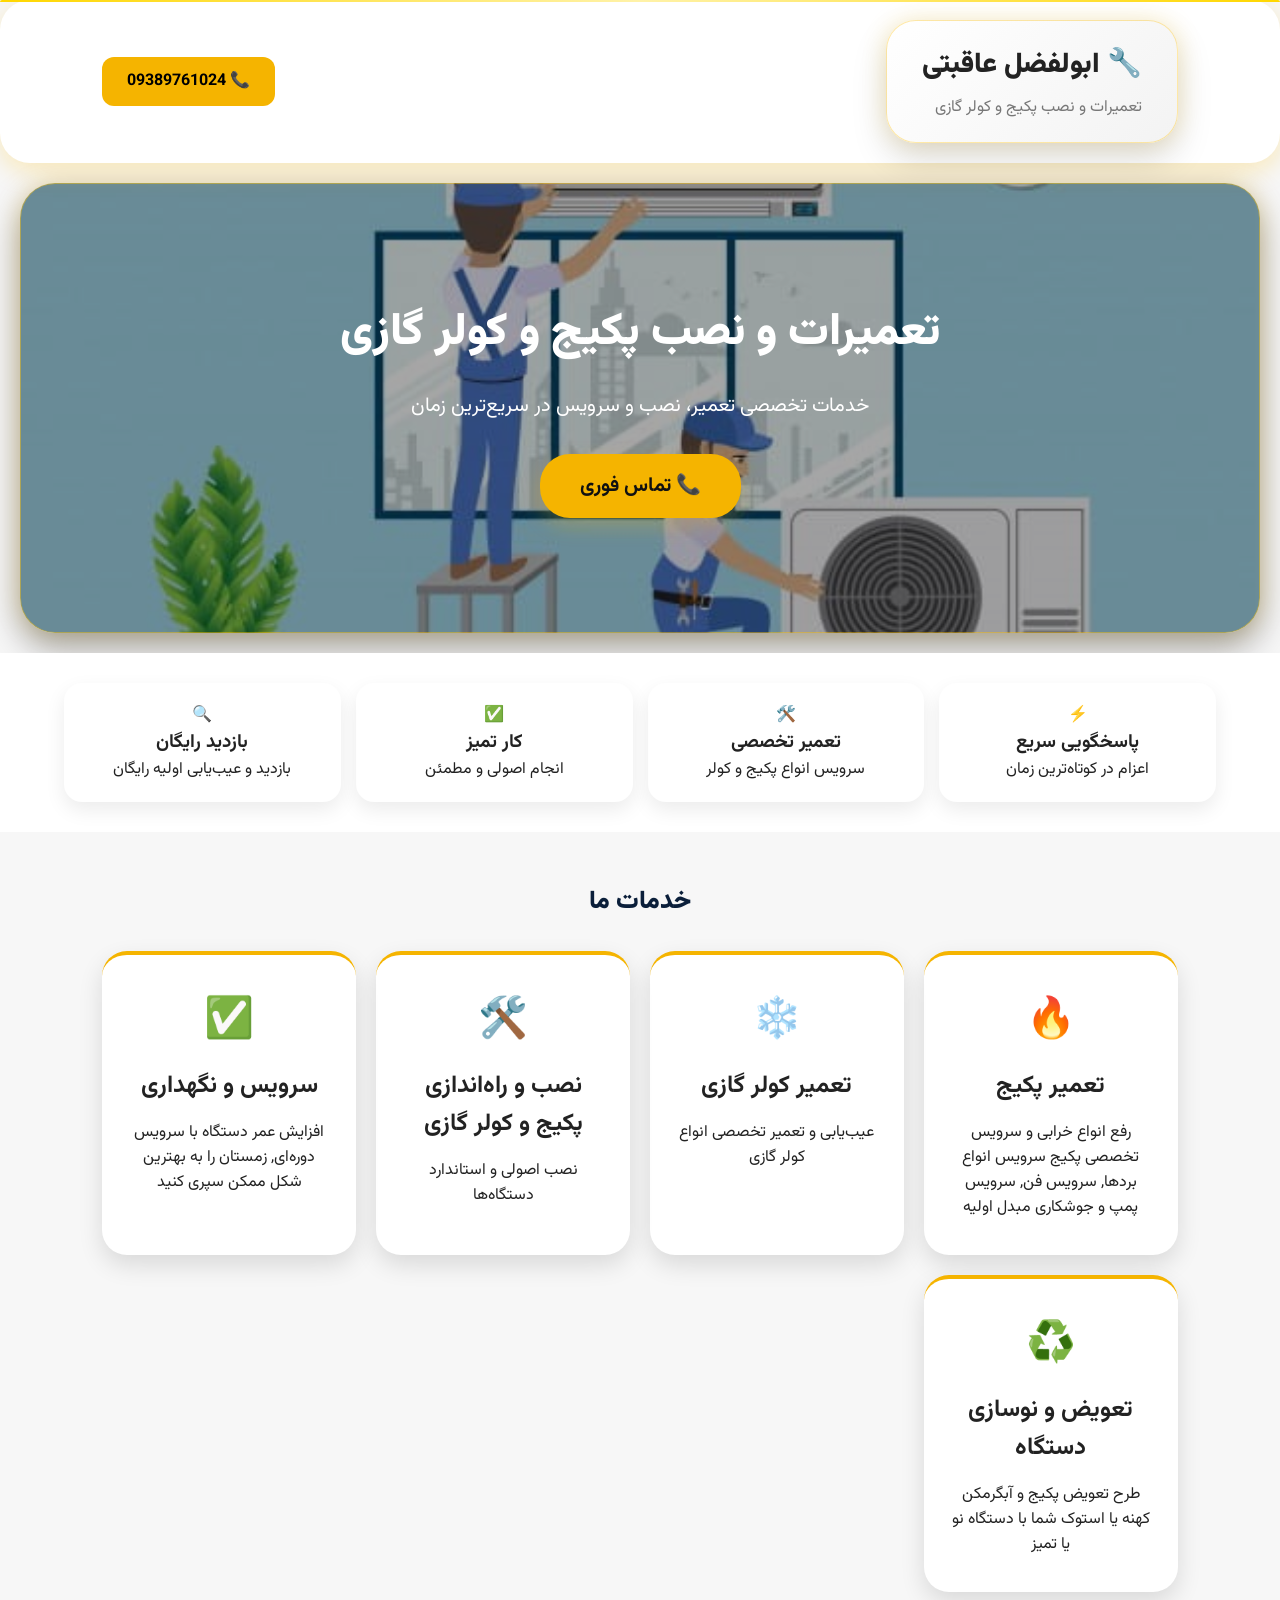
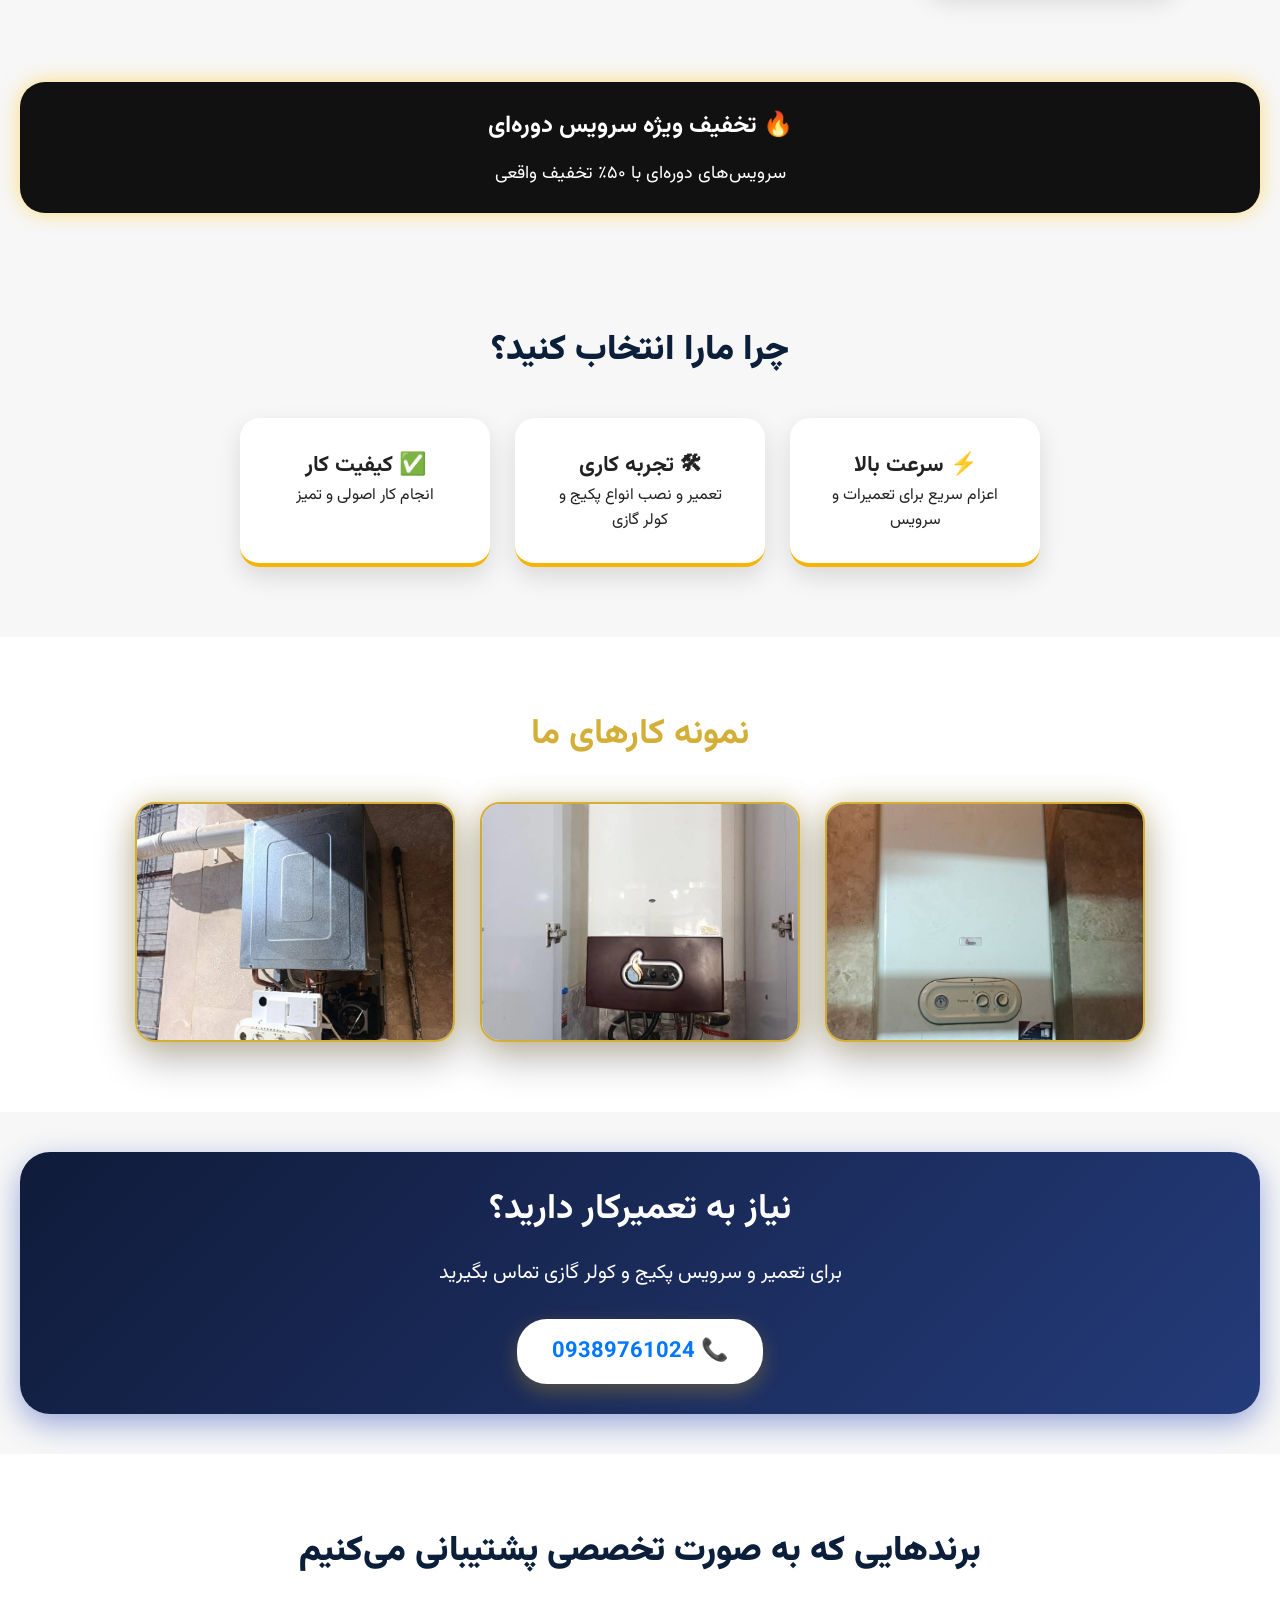
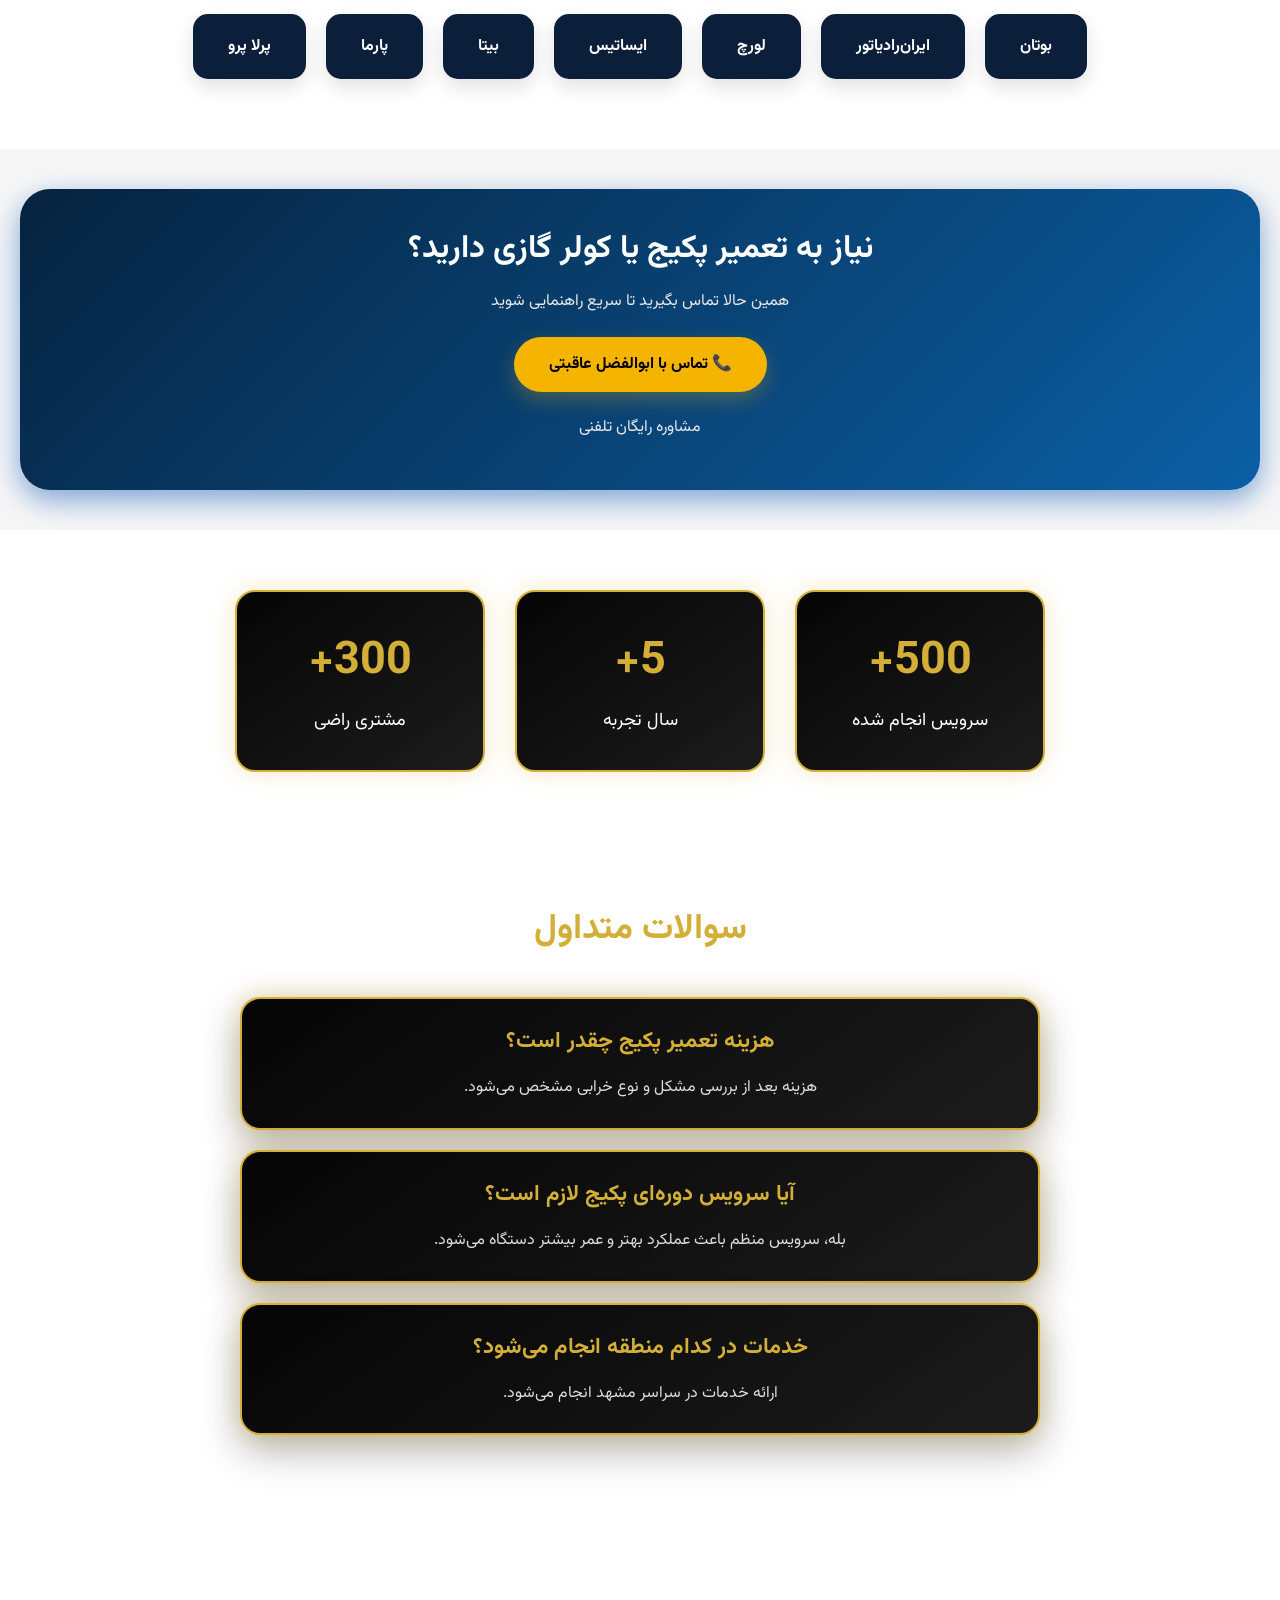
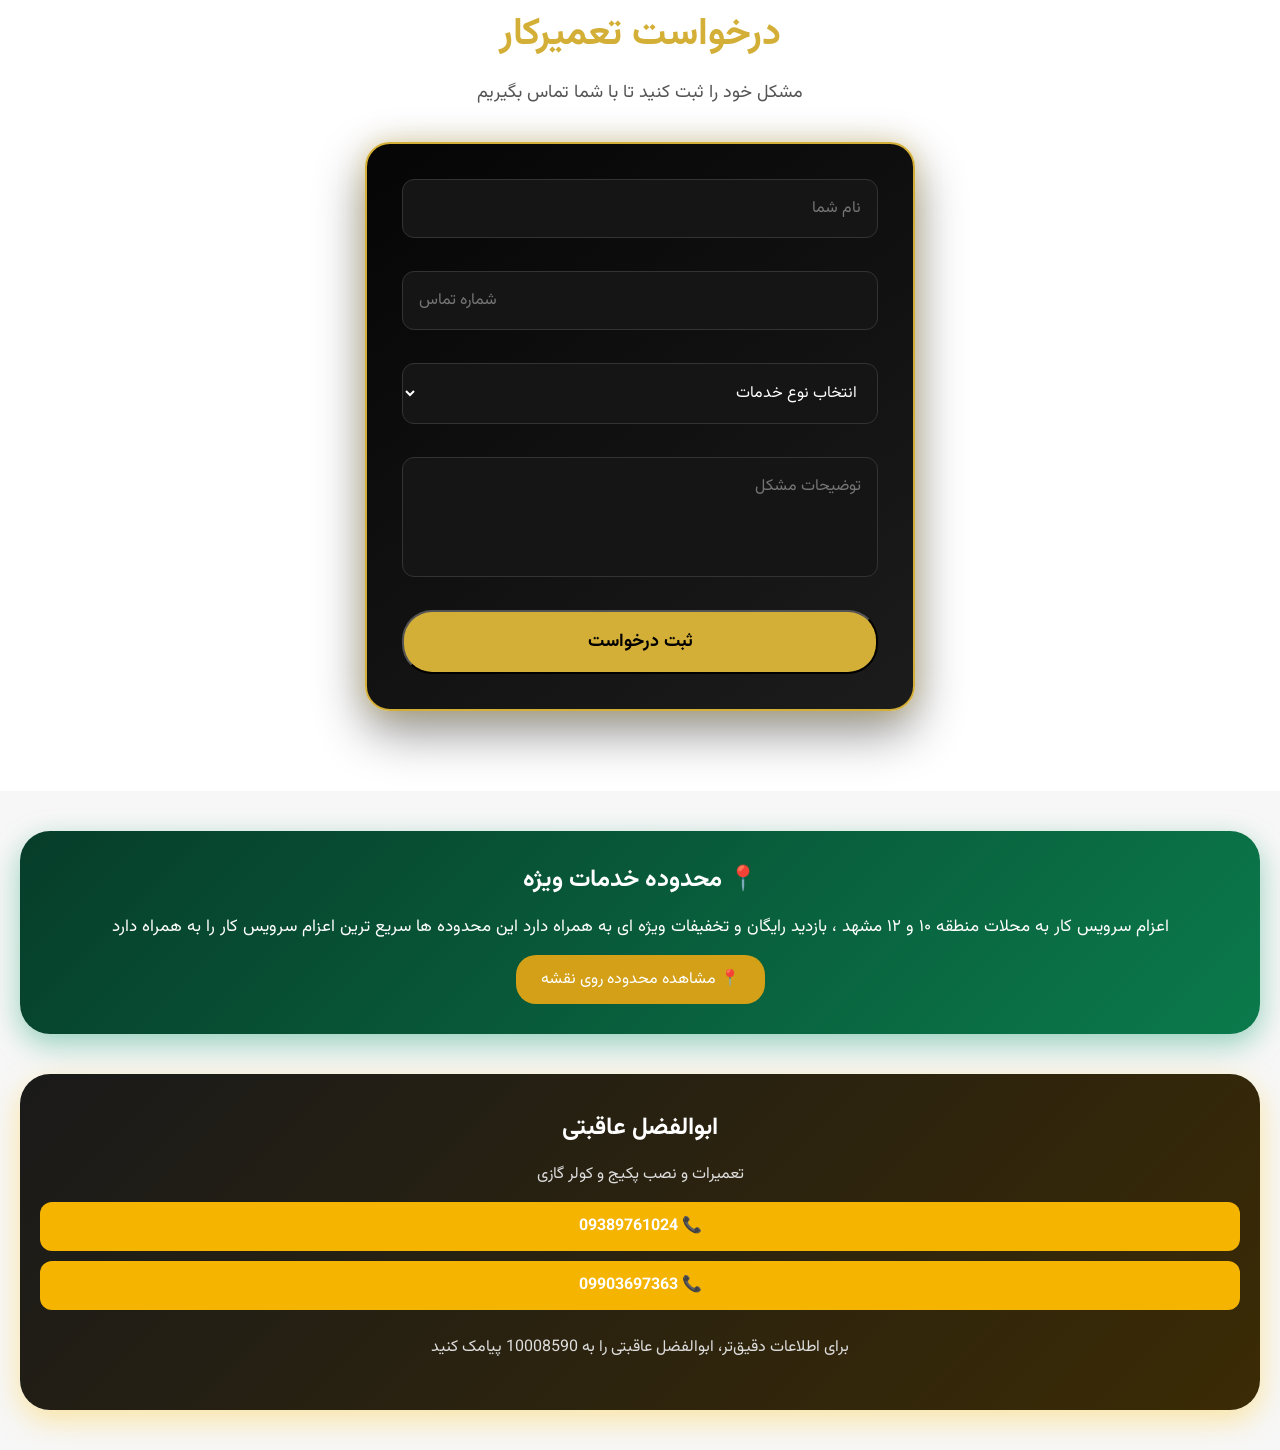
==== commit b9b0fba1: "Update index.html" ====
--- a/index.html
+++ b/index.html
@@ -337,7 +337,7 @@
 <textarea placeholder="توضیحات مشکل"></textarea>
 
 
-<button>
+<button type="submit">
 ثبت درخواست
 </button>
 
--- a/style.css
+++ b/style.css
@@ -1281,3 +1281,68 @@
 line-height:1.8;
 
 }
+
+.works{
+
+padding:70px 8%;
+
+background:#fff;
+
+text-align:center;
+
+}
+
+
+.works h2{
+
+font-size:35px;
+
+color:#d4af37;
+
+margin-bottom:40px;
+
+}
+
+
+
+.work-box{
+
+display:flex;
+
+justify-content:center;
+
+gap:25px;
+
+flex-wrap:wrap;
+
+}
+
+
+
+.work-box img{
+
+width:320px;
+
+height:240px;
+
+object-fit:cover;
+
+border-radius:20px;
+
+border:2px solid #d4af37;
+
+box-shadow:
+0 0 25px rgba(212,175,55,0.35),
+0 15px 40px rgba(0,0,0,0.3);
+
+transition:.3s;
+
+}
+
+
+
+.work-box img:hover{
+
+transform:scale(1.05);
+
+}
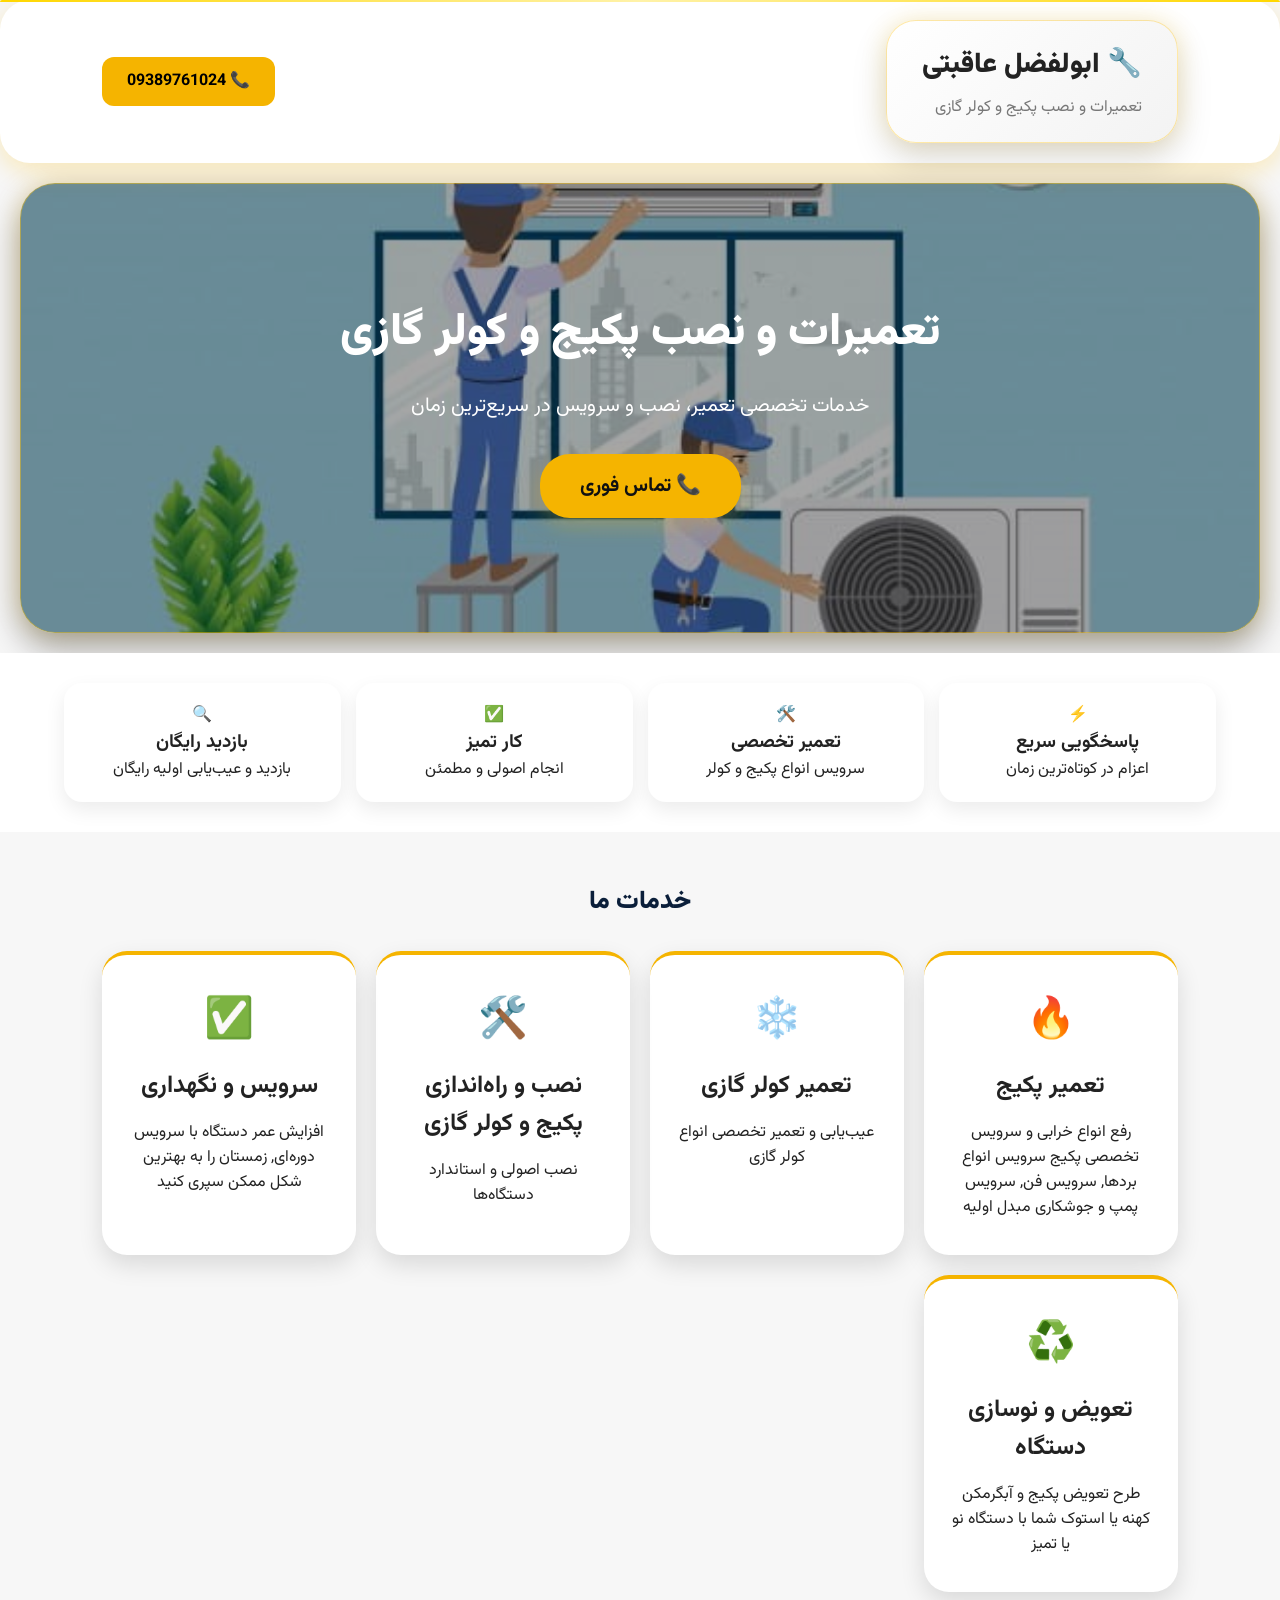
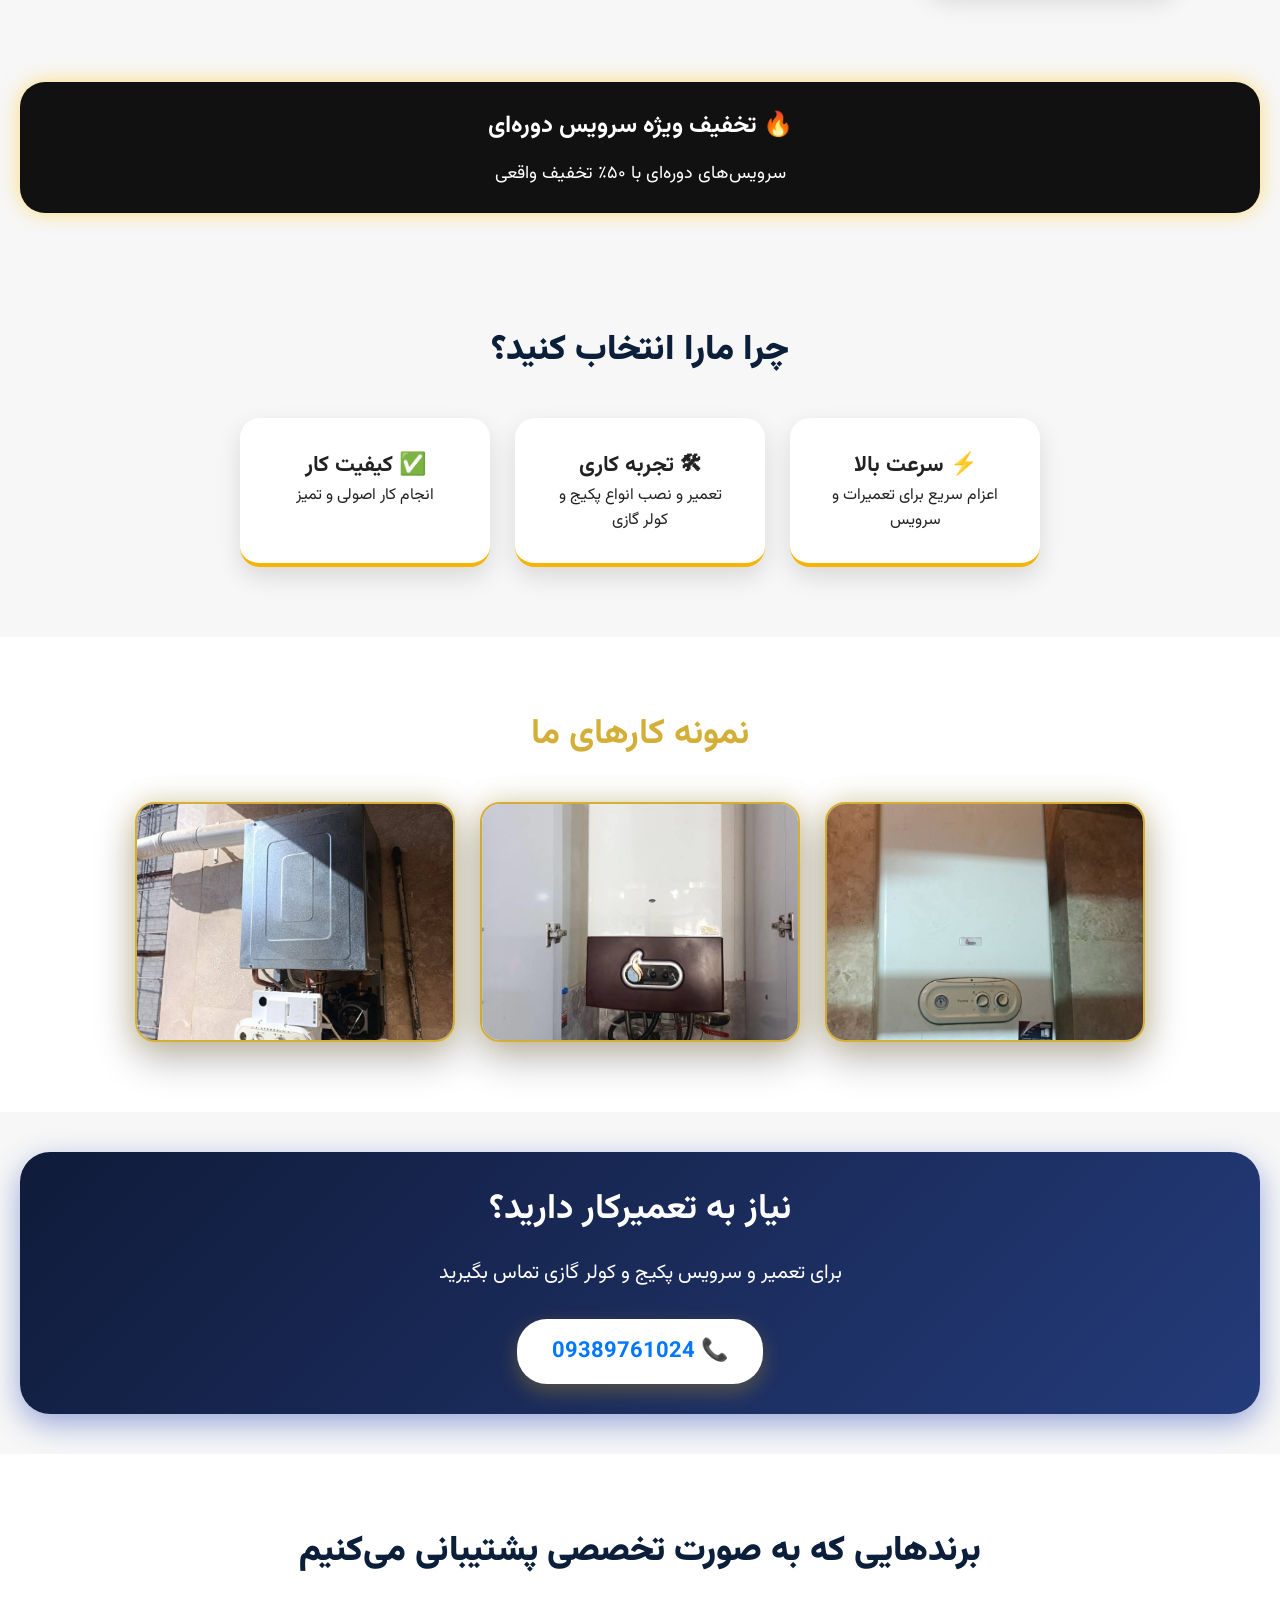
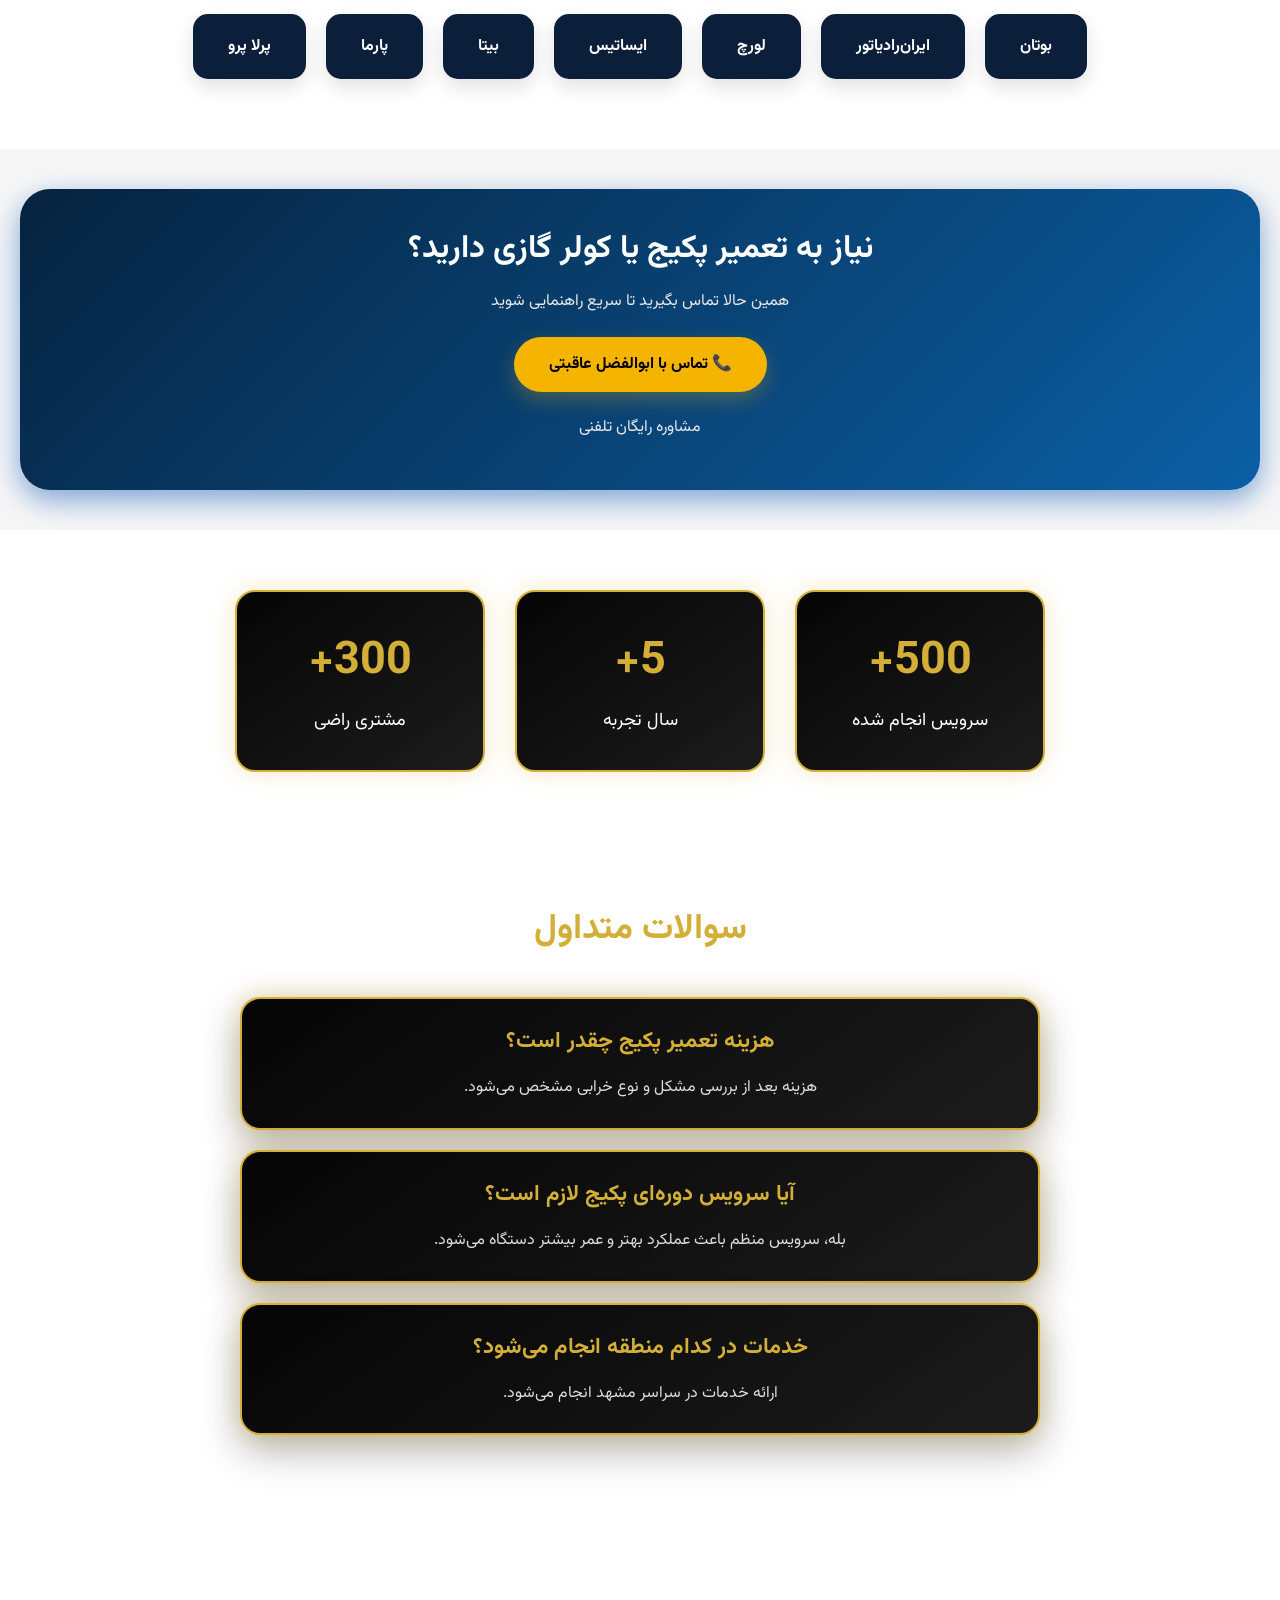
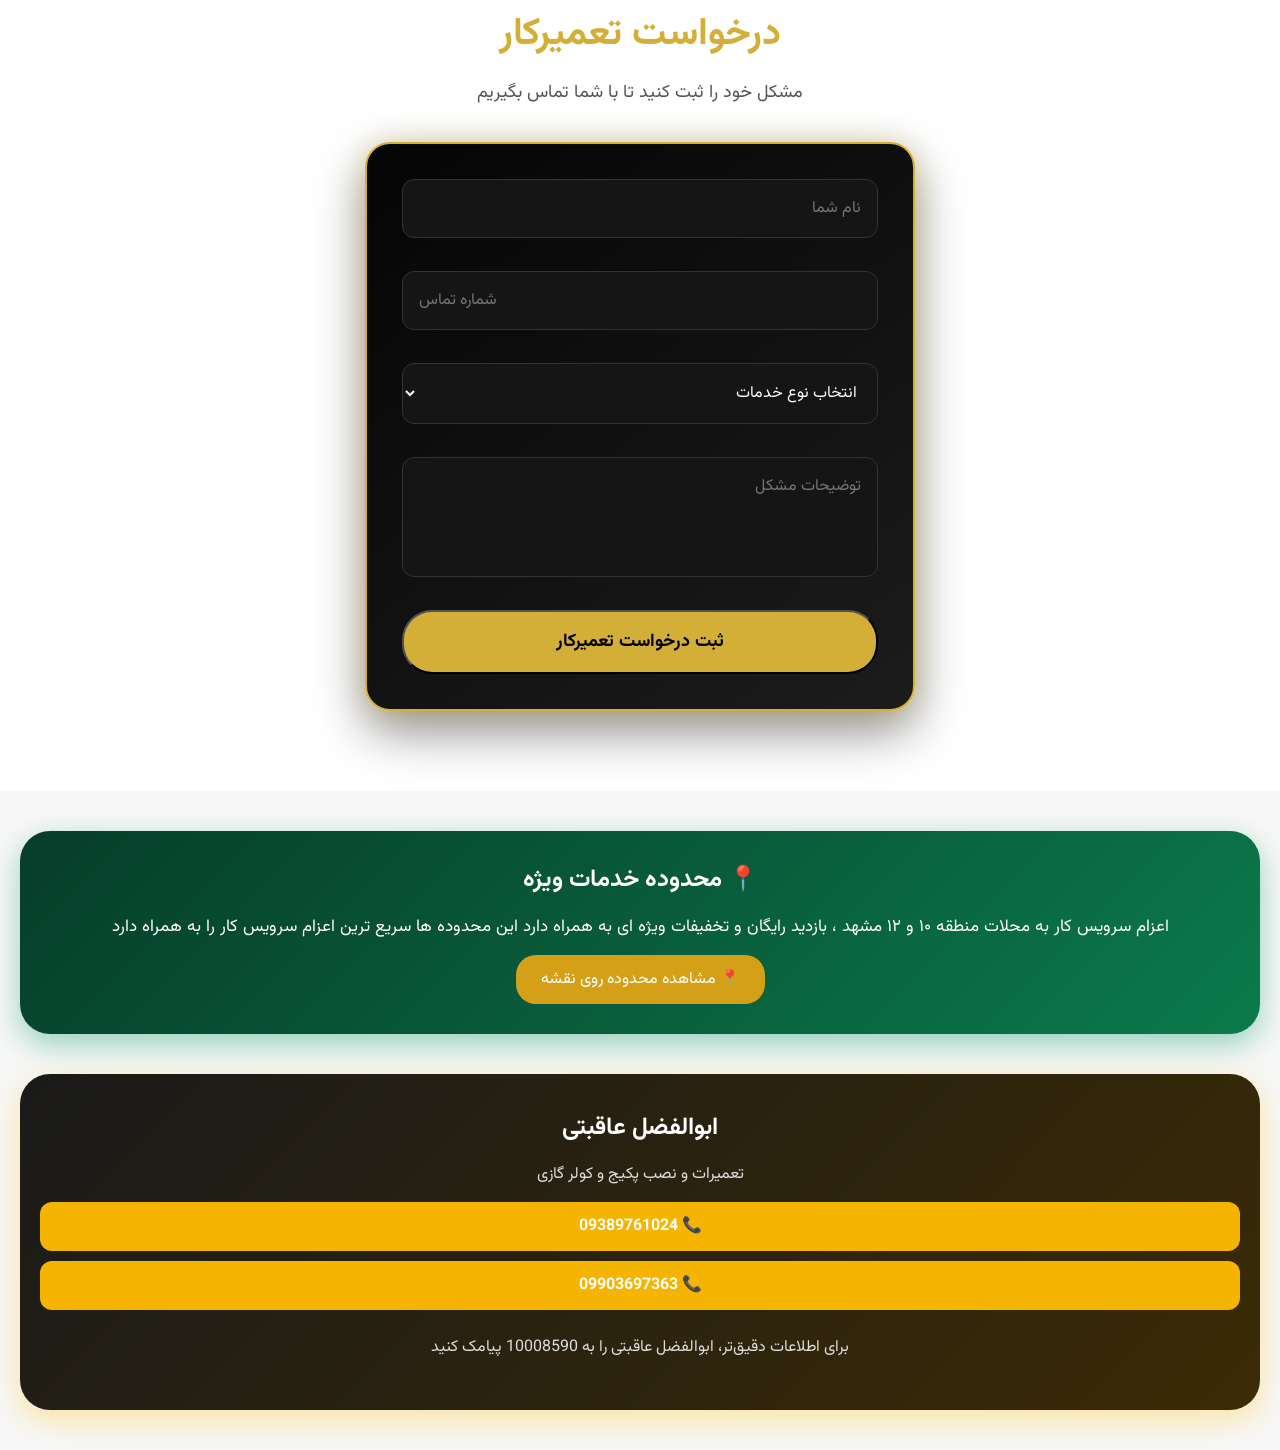
==== commit 27159af3: "Update index.html" ====
--- a/index.html
+++ b/index.html
@@ -337,8 +337,8 @@
 <textarea placeholder="توضیحات مشکل"></textarea>
 
 
-<button type="submit">
-ثبت درخواست
+<button onclick="sendRequest()">
+ثبت درخواست تعمیرکار
 </button>
 
 
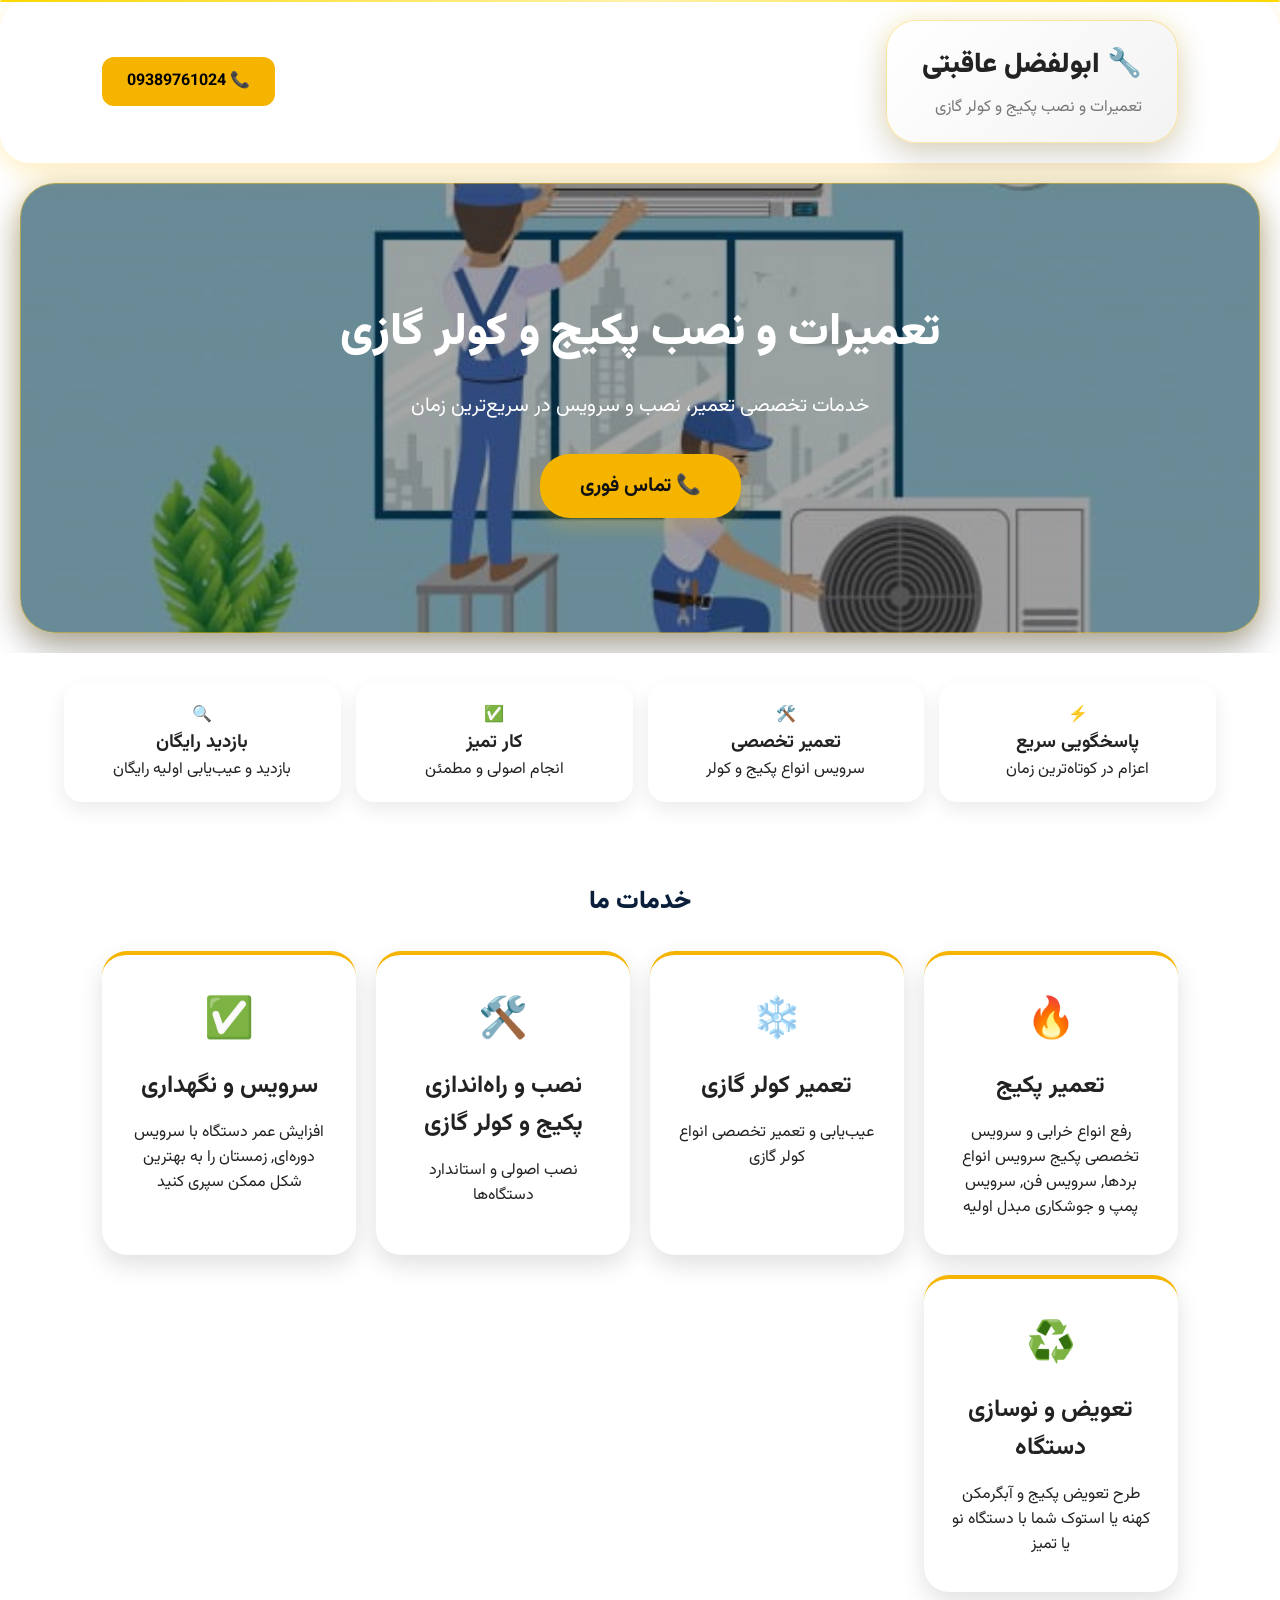
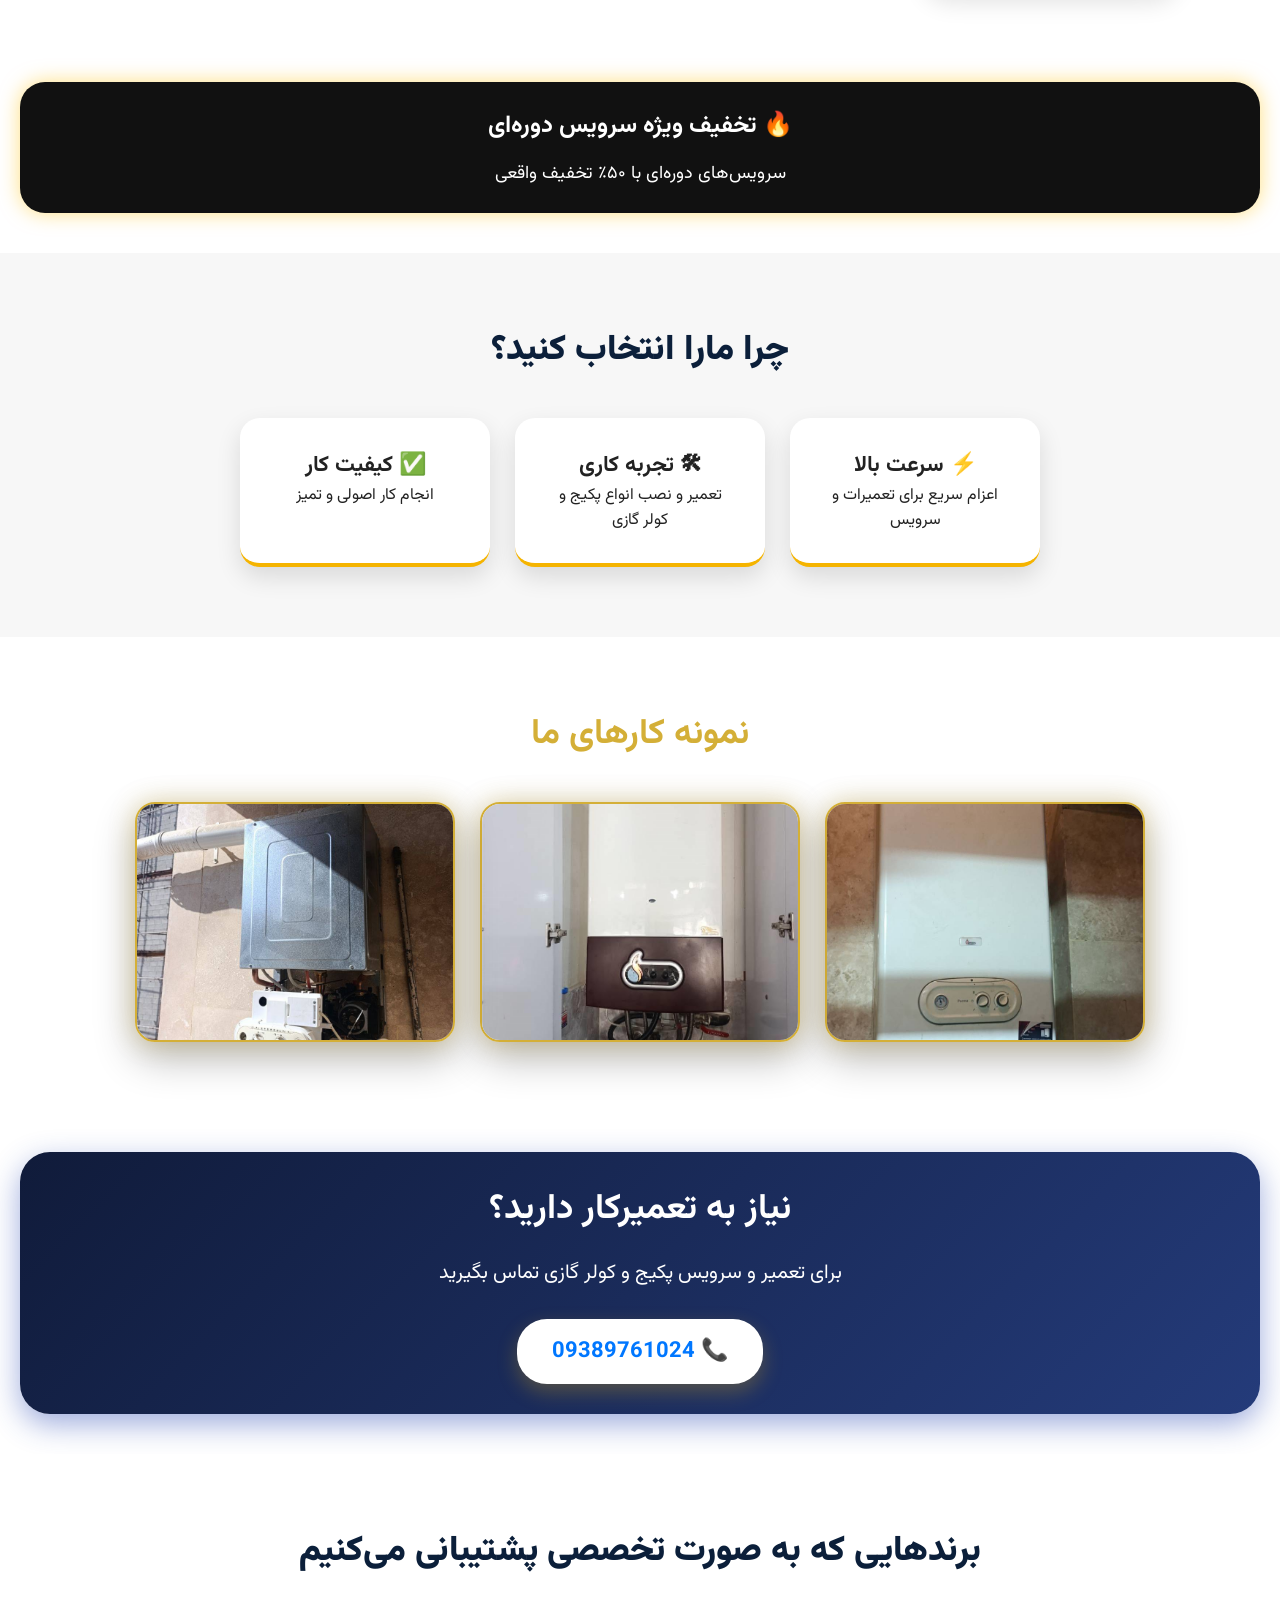
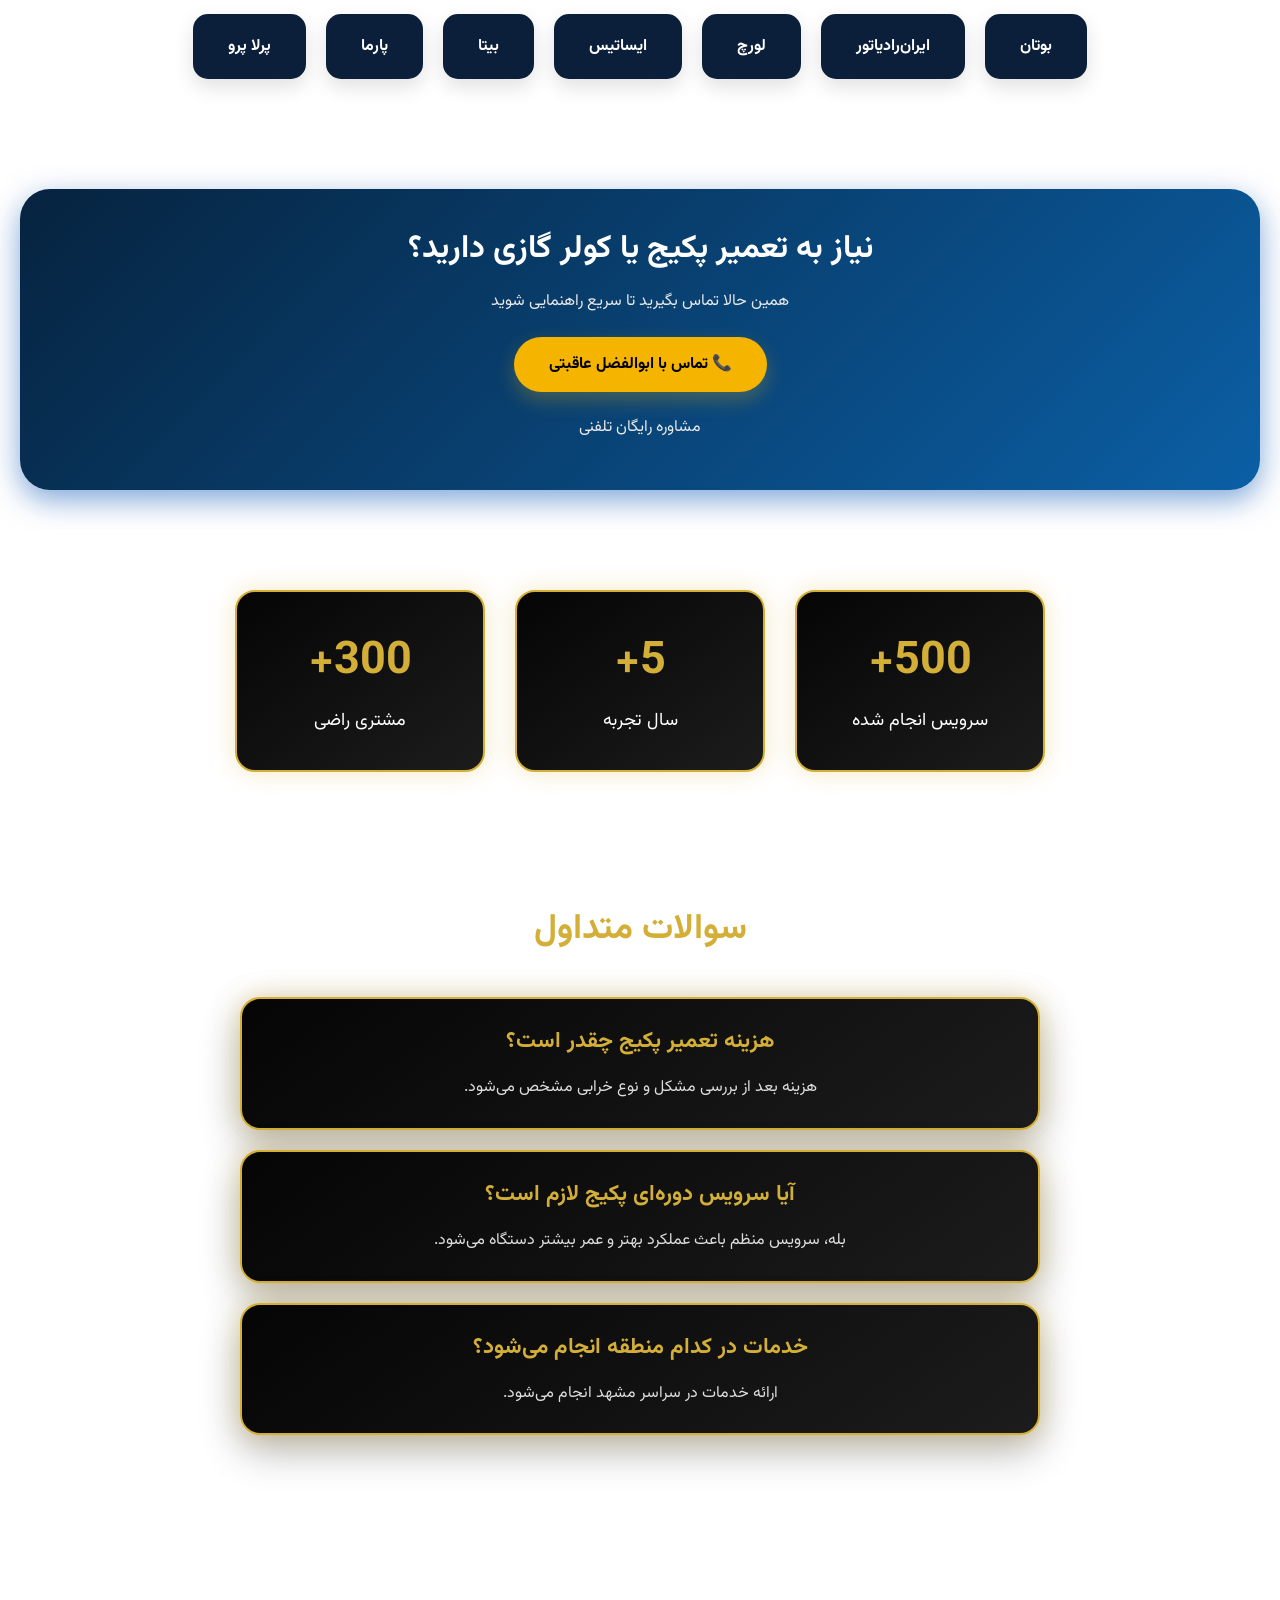
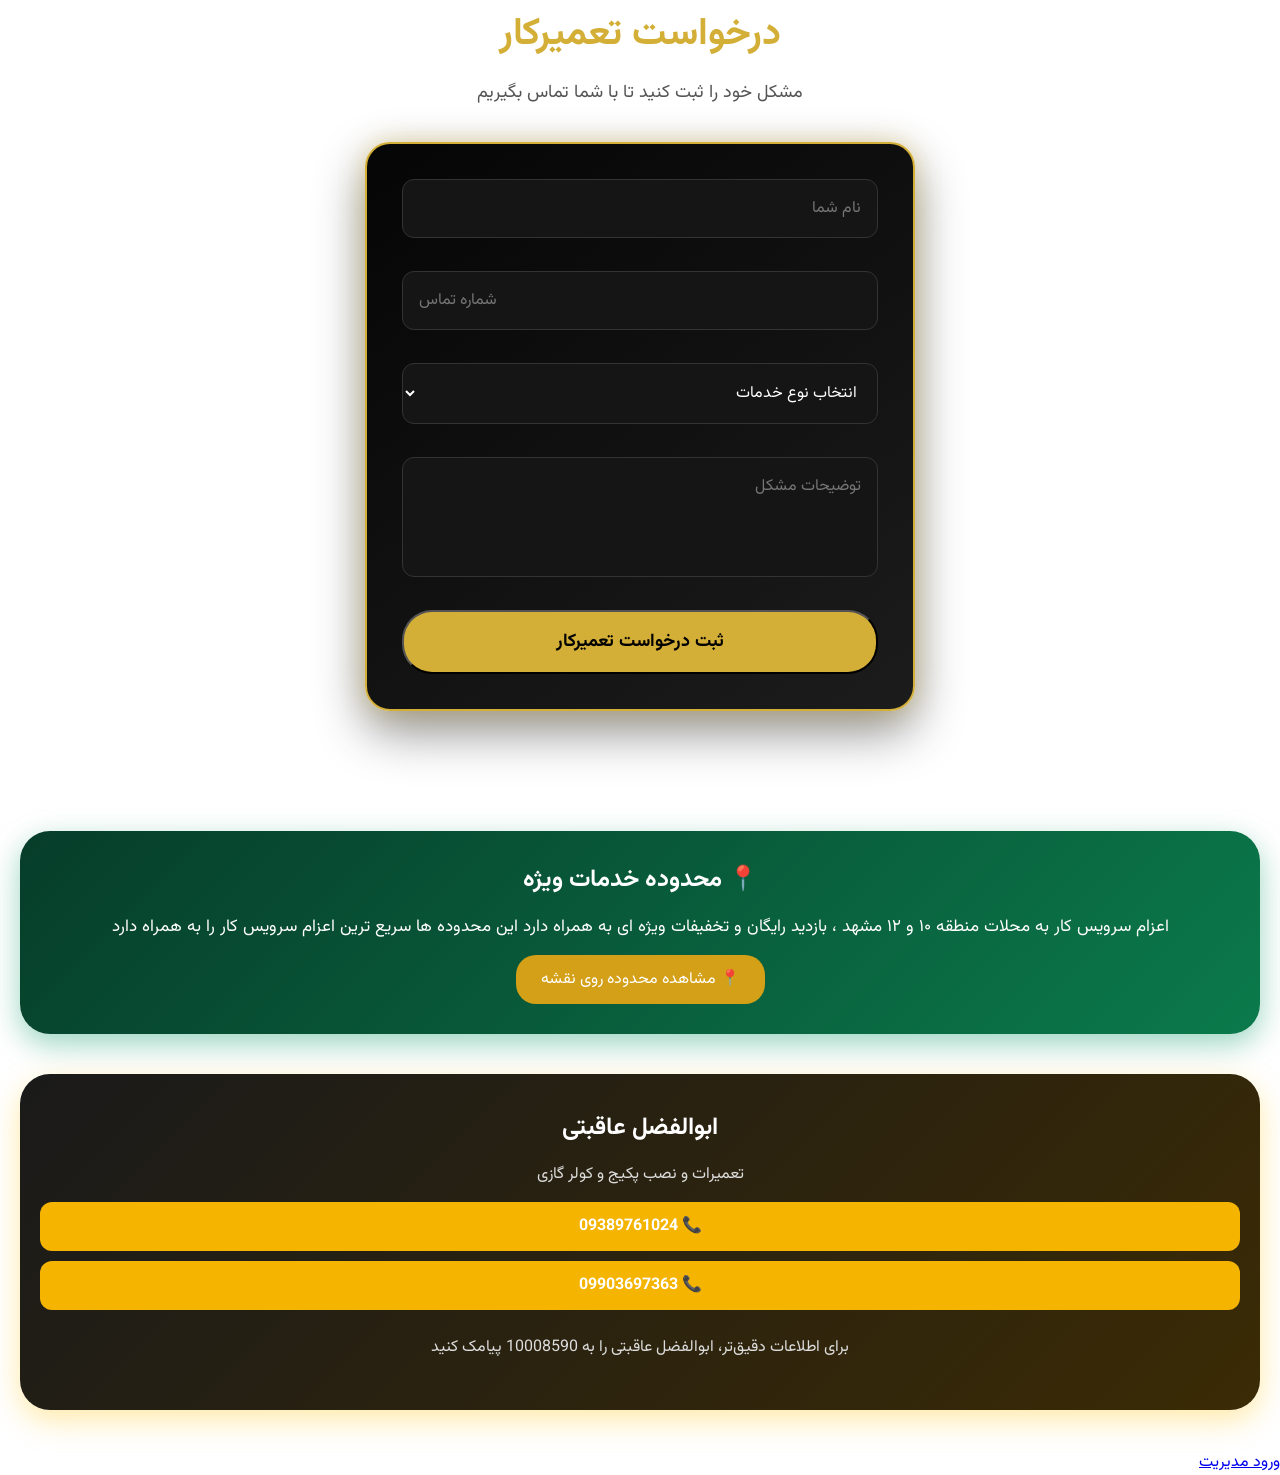
==== commit 0230a76f: "Update index.html" ====
--- a/index.html
+++ b/index.html
@@ -380,6 +380,12 @@
 
 </div>
 
+<script src="script.js"></script>
+
+<a href="admin.html" class="admin-btn">
+ورود مدیریت
+</a>
+    
 </body>
 
 </html>
--- a/style.css
+++ b/style.css
@@ -1346,3 +1346,191 @@
 transform:scale(1.05);
 
 }
+
+.request-card{
+
+max-width:600px;
+
+margin:20px auto;
+
+background:linear-gradient(145deg,#050505,#1c1c1c);
+
+padding:25px;
+
+border-radius:20px;
+
+border:2px solid #d4af37;
+
+box-shadow:
+0 0 25px rgba(212,175,55,0.35),
+0 15px 40px rgba(0,0,0,0.3);
+
+color:white;
+
+}
+
+
+
+.request-card h3{
+
+color:#d4af37;
+
+font-size:25px;
+
+}
+
+
+
+body{
+
+font-family:tahoma;
+
+}
+
+
+h1{
+
+text-align:center;
+
+color:#d4af37;
+
+margin-top:40px;
+
+}
+
+.request-card button{
+
+background:#d4af37;
+
+border:none;
+
+padding:12px 25px;
+
+border-radius:20px;
+
+cursor:pointer;
+
+font-weight:bold;
+
+}
+
+body{
+
+background:#fff;
+
+font-family:tahoma;
+
+}
+
+
+#login{
+
+width:350px;
+
+margin:100px auto;
+
+padding:35px;
+
+background:linear-gradient(145deg,#050505,#1c1c1c);
+
+border-radius:25px;
+
+border:2px solid #d4af37;
+
+box-shadow:0 0 30px rgba(212,175,55,0.35);
+
+text-align:center;
+
+}
+
+
+#login h2{
+
+color:#d4af37;
+
+}
+
+
+
+#password{
+
+width:90%;
+
+padding:12px;
+
+margin:20px 0;
+
+border-radius:15px;
+
+border:none;
+
+}
+
+
+
+#login button{
+
+background:#d4af37;
+
+border:none;
+
+padding:12px 30px;
+
+border-radius:20px;
+
+cursor:pointer;
+
+}
+
+
+
+#panel{
+
+padding:40px 8%;
+
+}
+
+
+
+#count{
+
+text-align:center;
+
+color:#d4af37;
+
+font-size:28px;
+
+}
+
+@media(max-width:600px){
+
+#login{
+
+width:85%;
+
+margin:60px auto;
+
+}
+
+
+#panel{
+
+padding:20px;
+
+}
+
+
+.request-card{
+
+width:90%;
+
+}
+
+
+#count{
+
+font-size:22px;
+
+}
+
+}
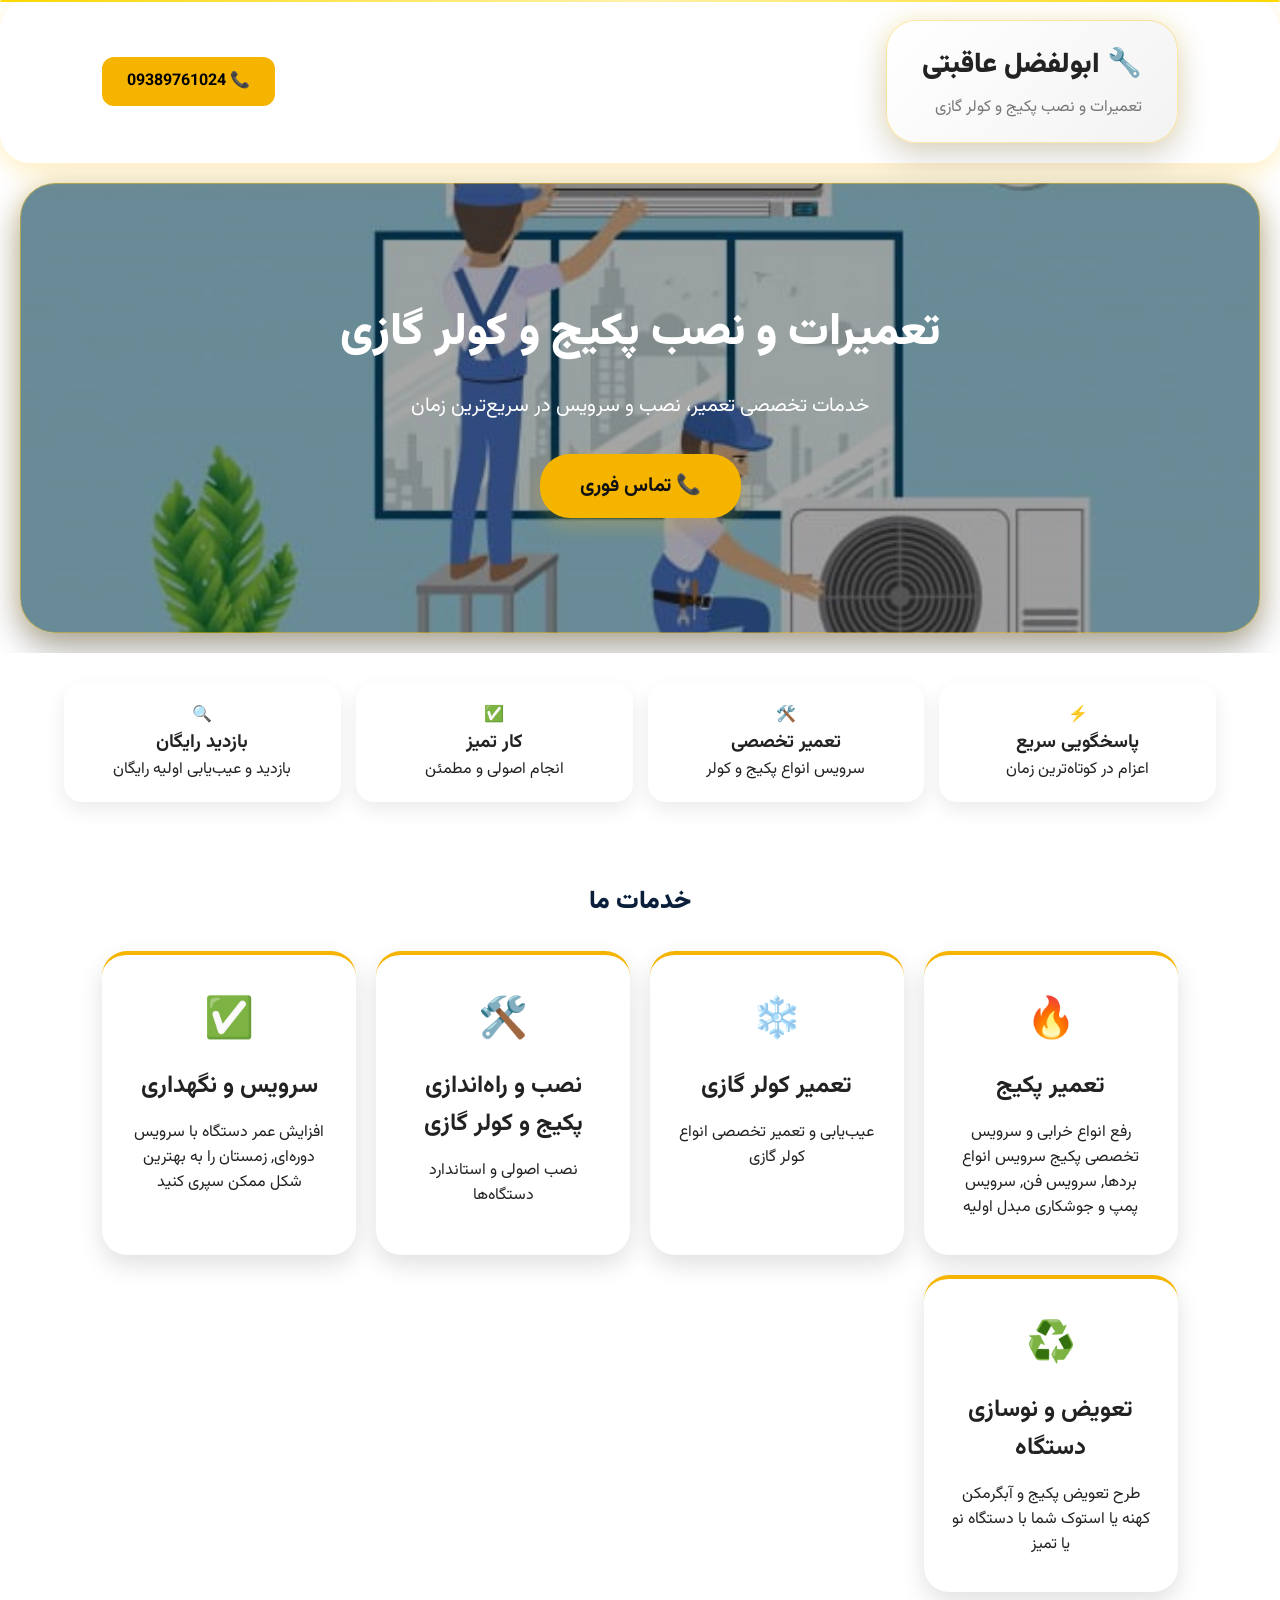
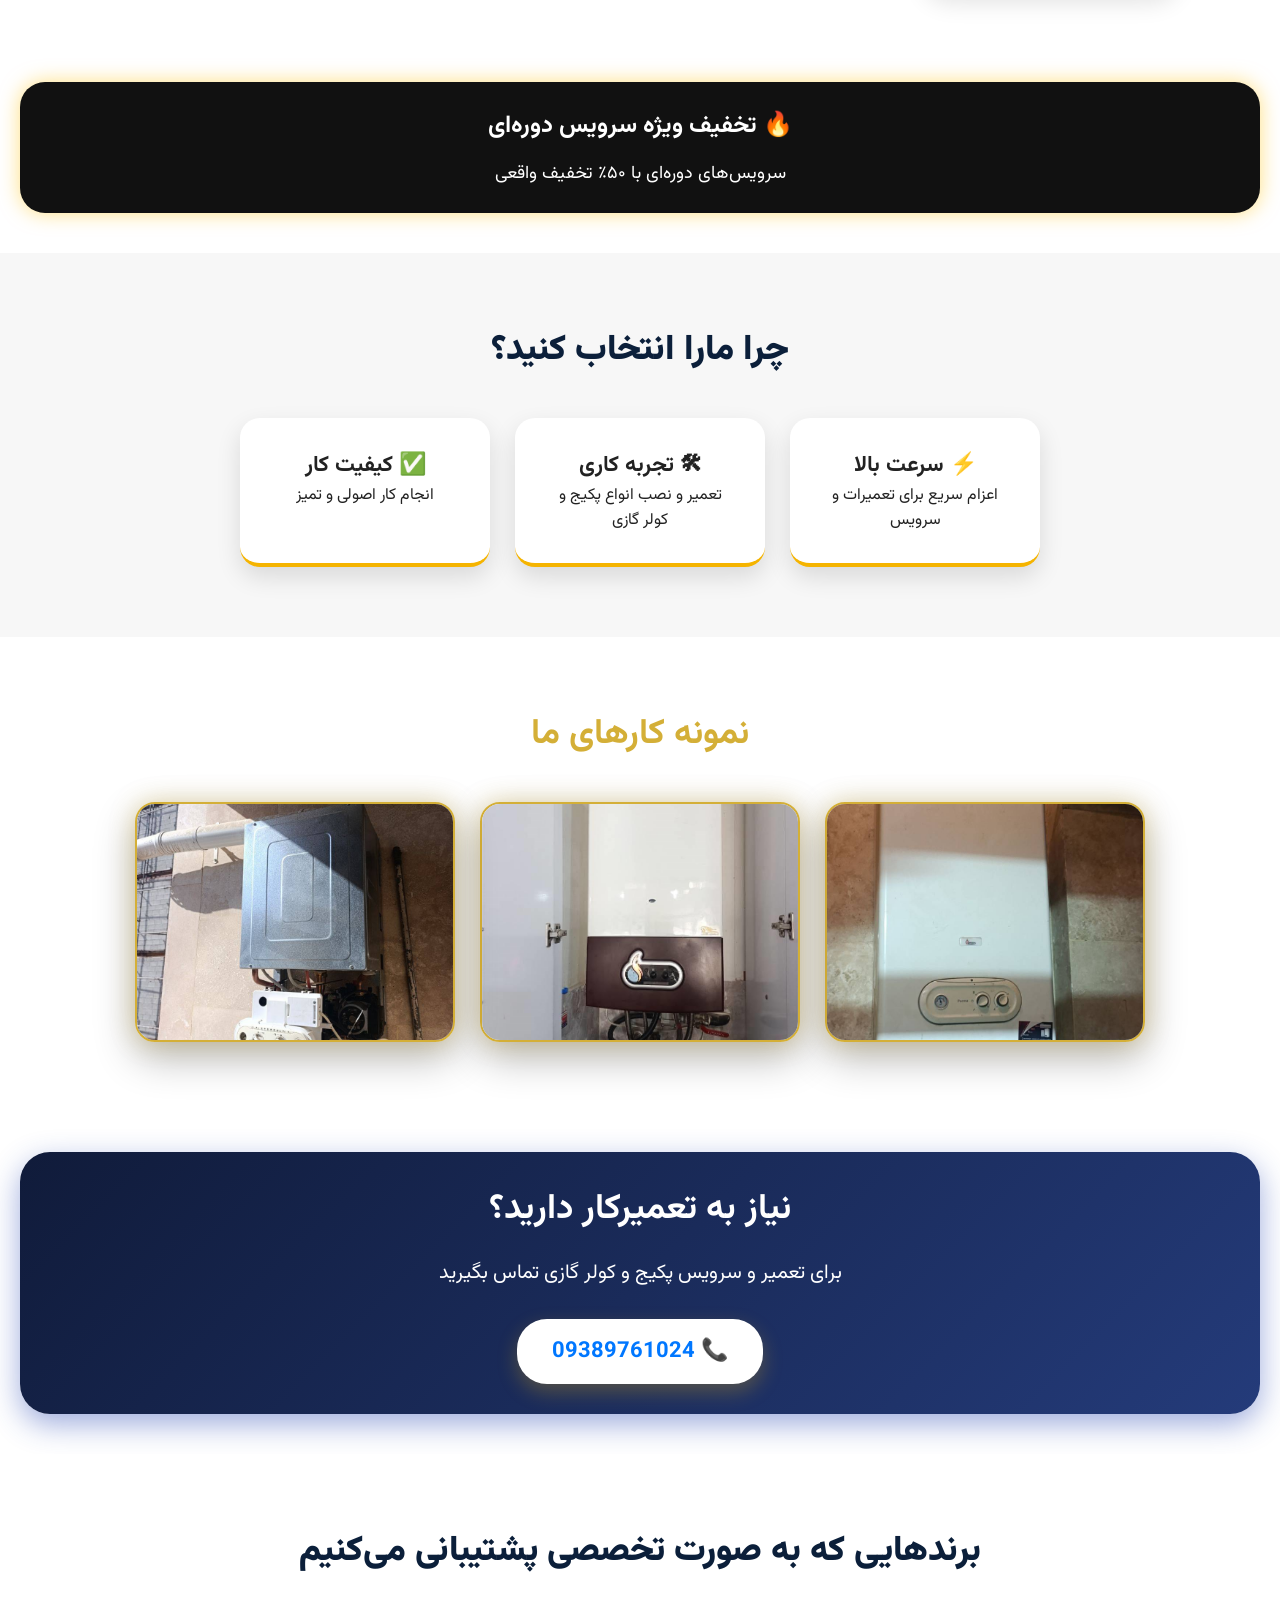
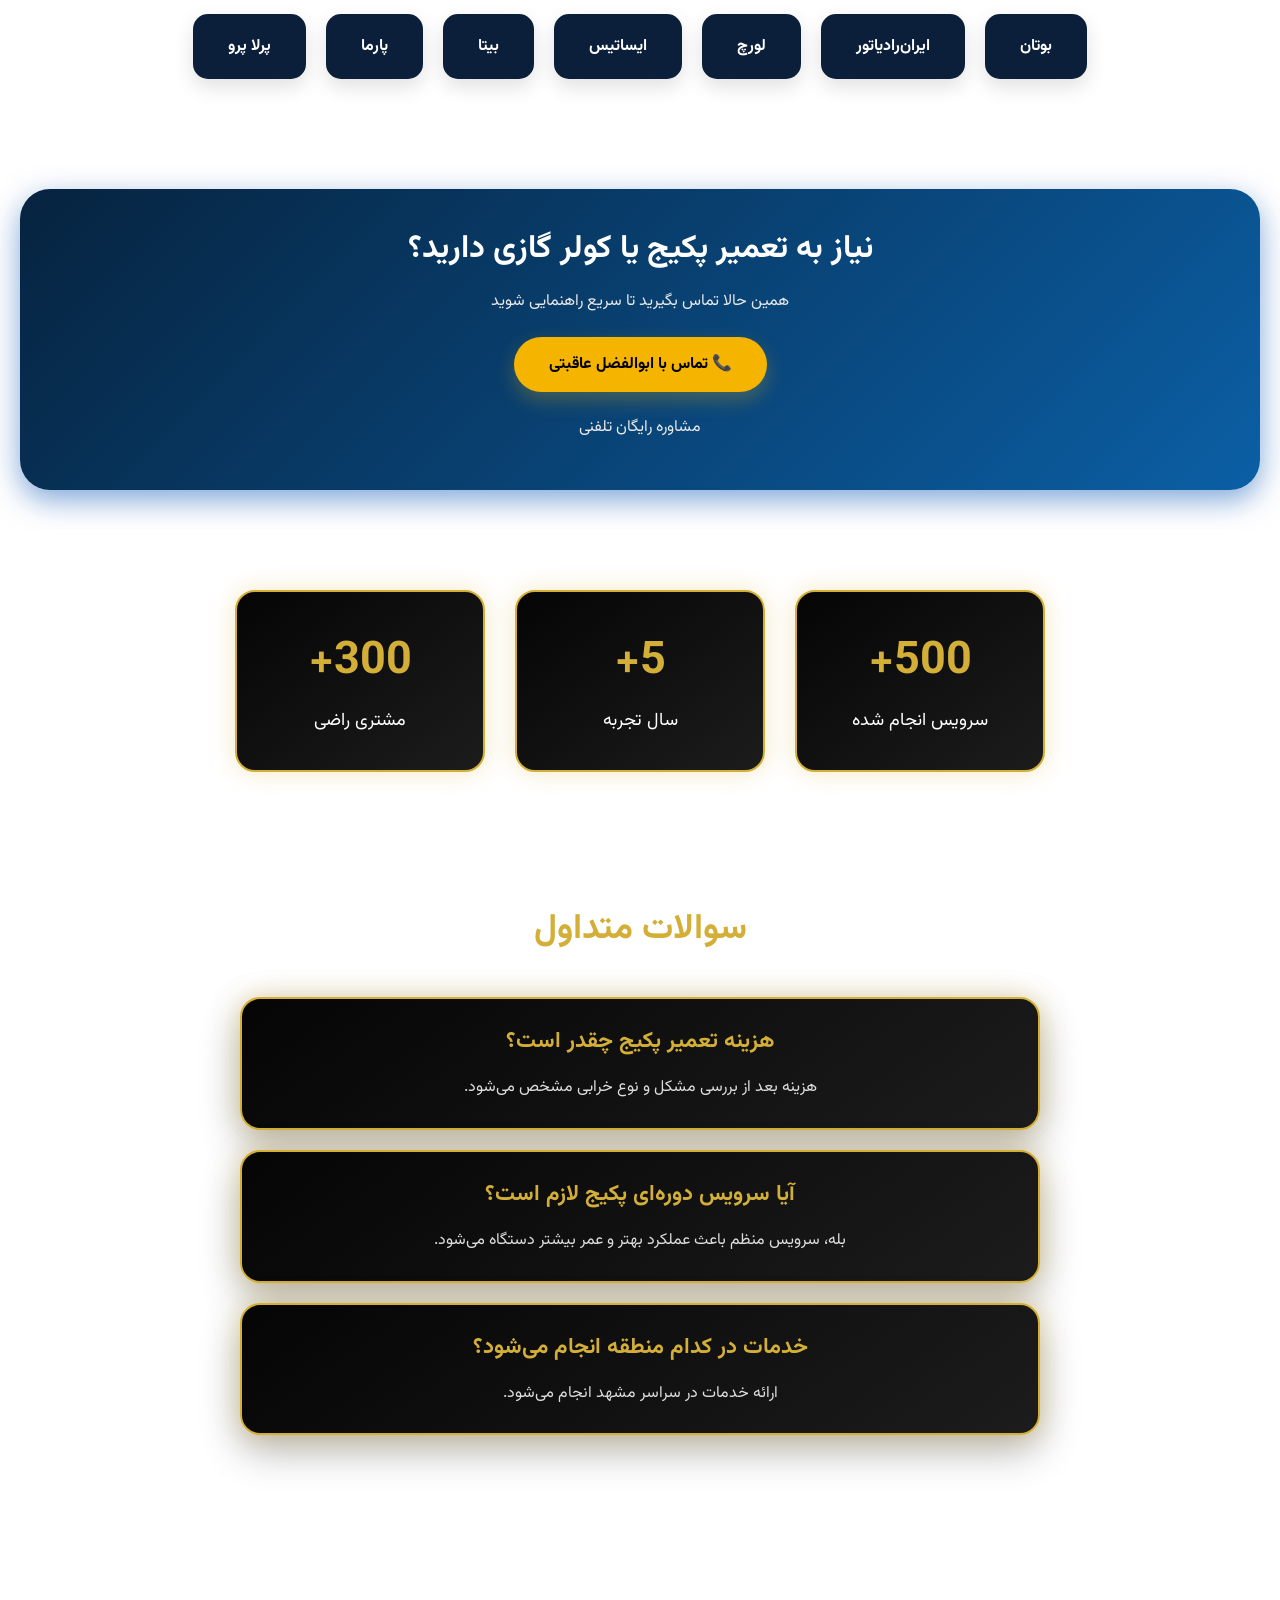
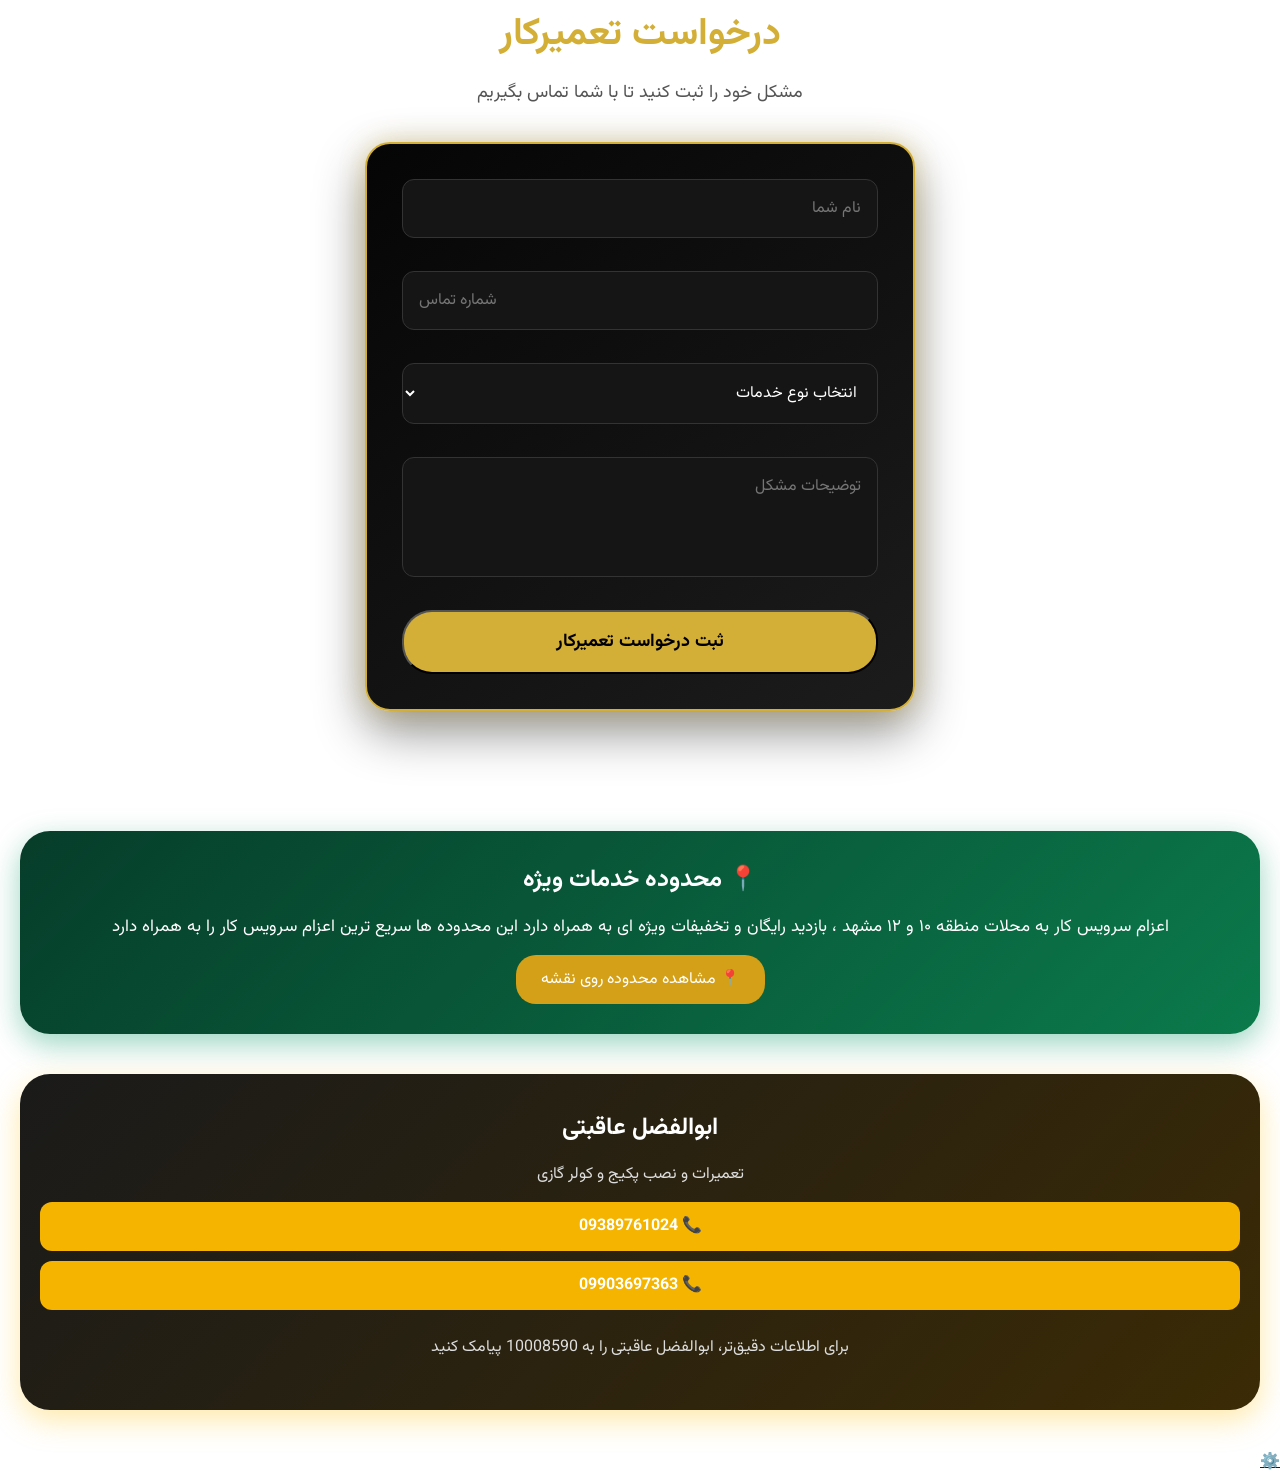
==== commit e144f621: "Update index.html" ====
--- a/index.html
+++ b/index.html
@@ -382,8 +382,8 @@
 
 <script src="script.js"></script>
 
-<a href="admin.html" class="admin-btn">
-ورود مدیریت
+<a href="admin.html" class="admin-icon">
+⚙️
 </a>
     
 </body>
--- a/style.css
+++ b/style.css
@@ -1534,3 +1534,25 @@
 }
 
 }
+
+.admin-btn{
+
+display:block;
+
+text-align:center;
+
+margin:30px;
+
+color:#888;
+
+font-size:14px;
+
+text-decoration:none;
+
+}
+
+.admin-btn:hover{
+
+color:#d4af37;
+
+}
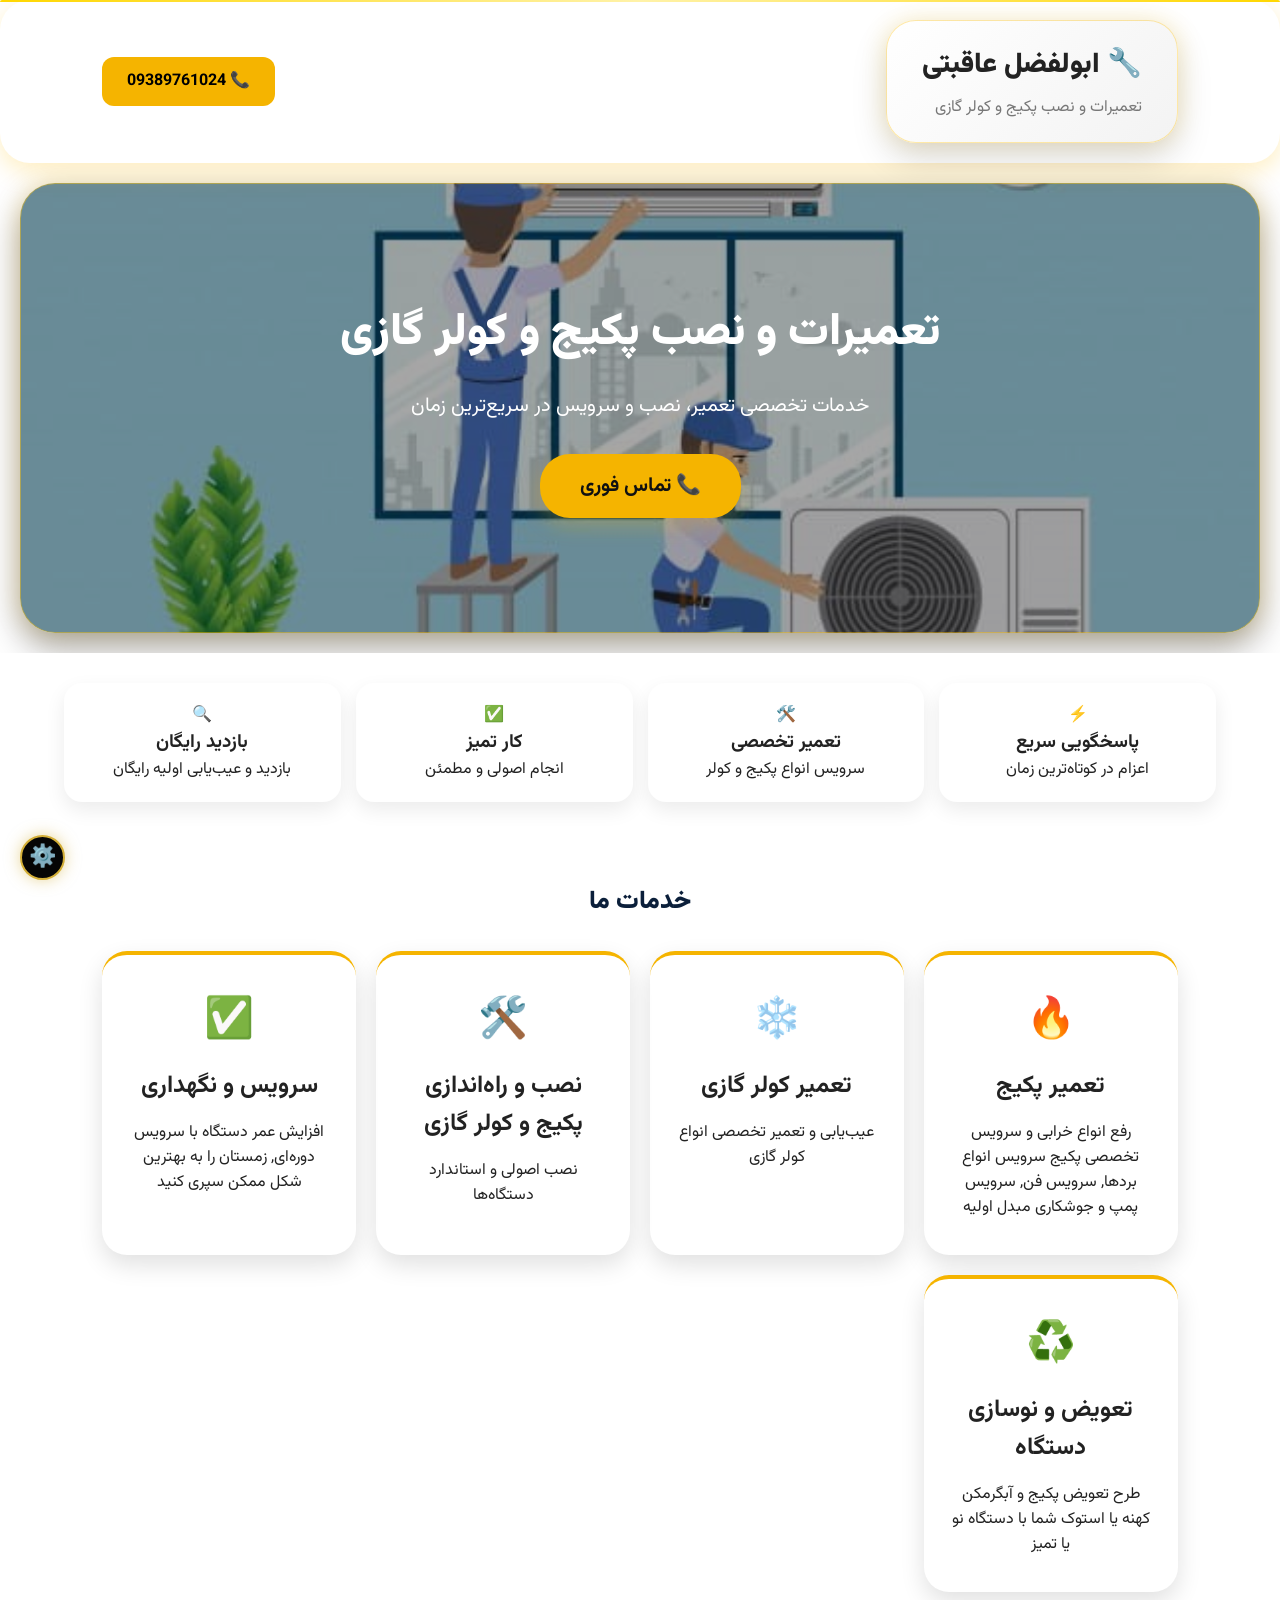
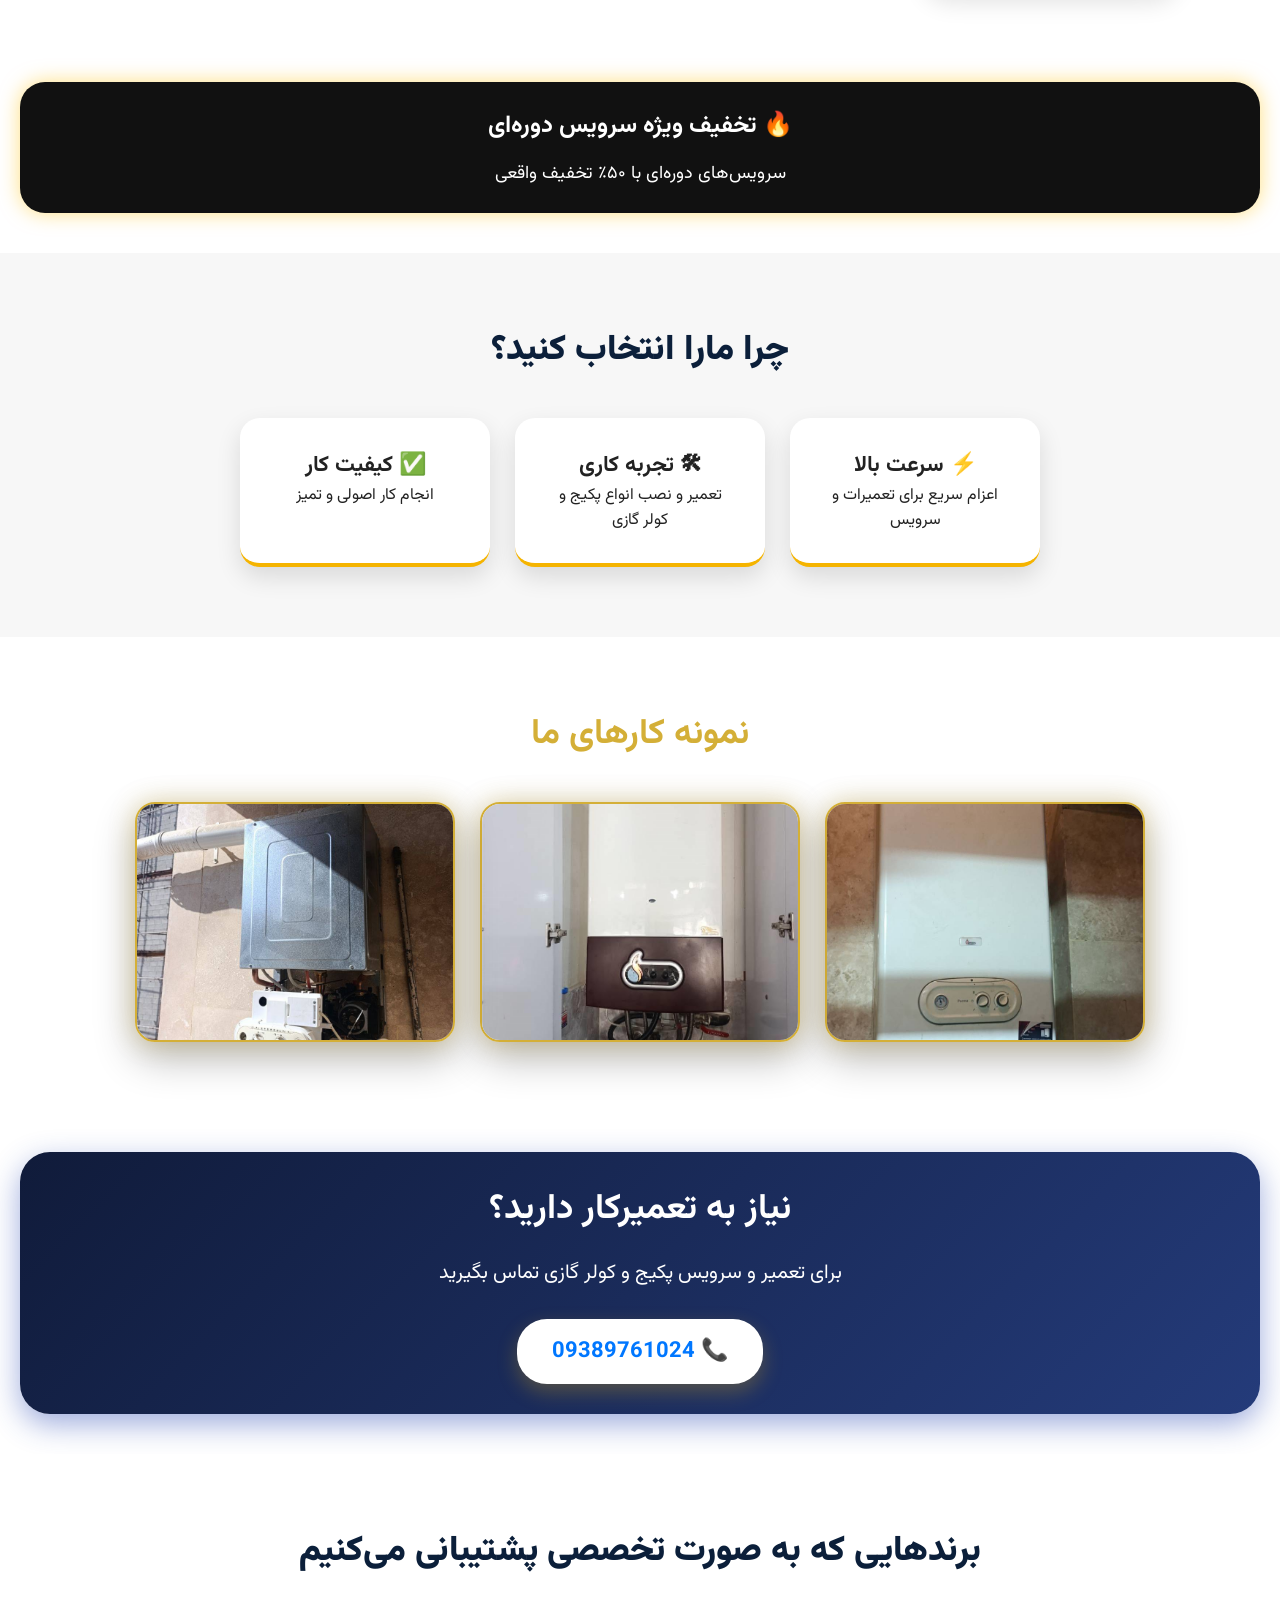
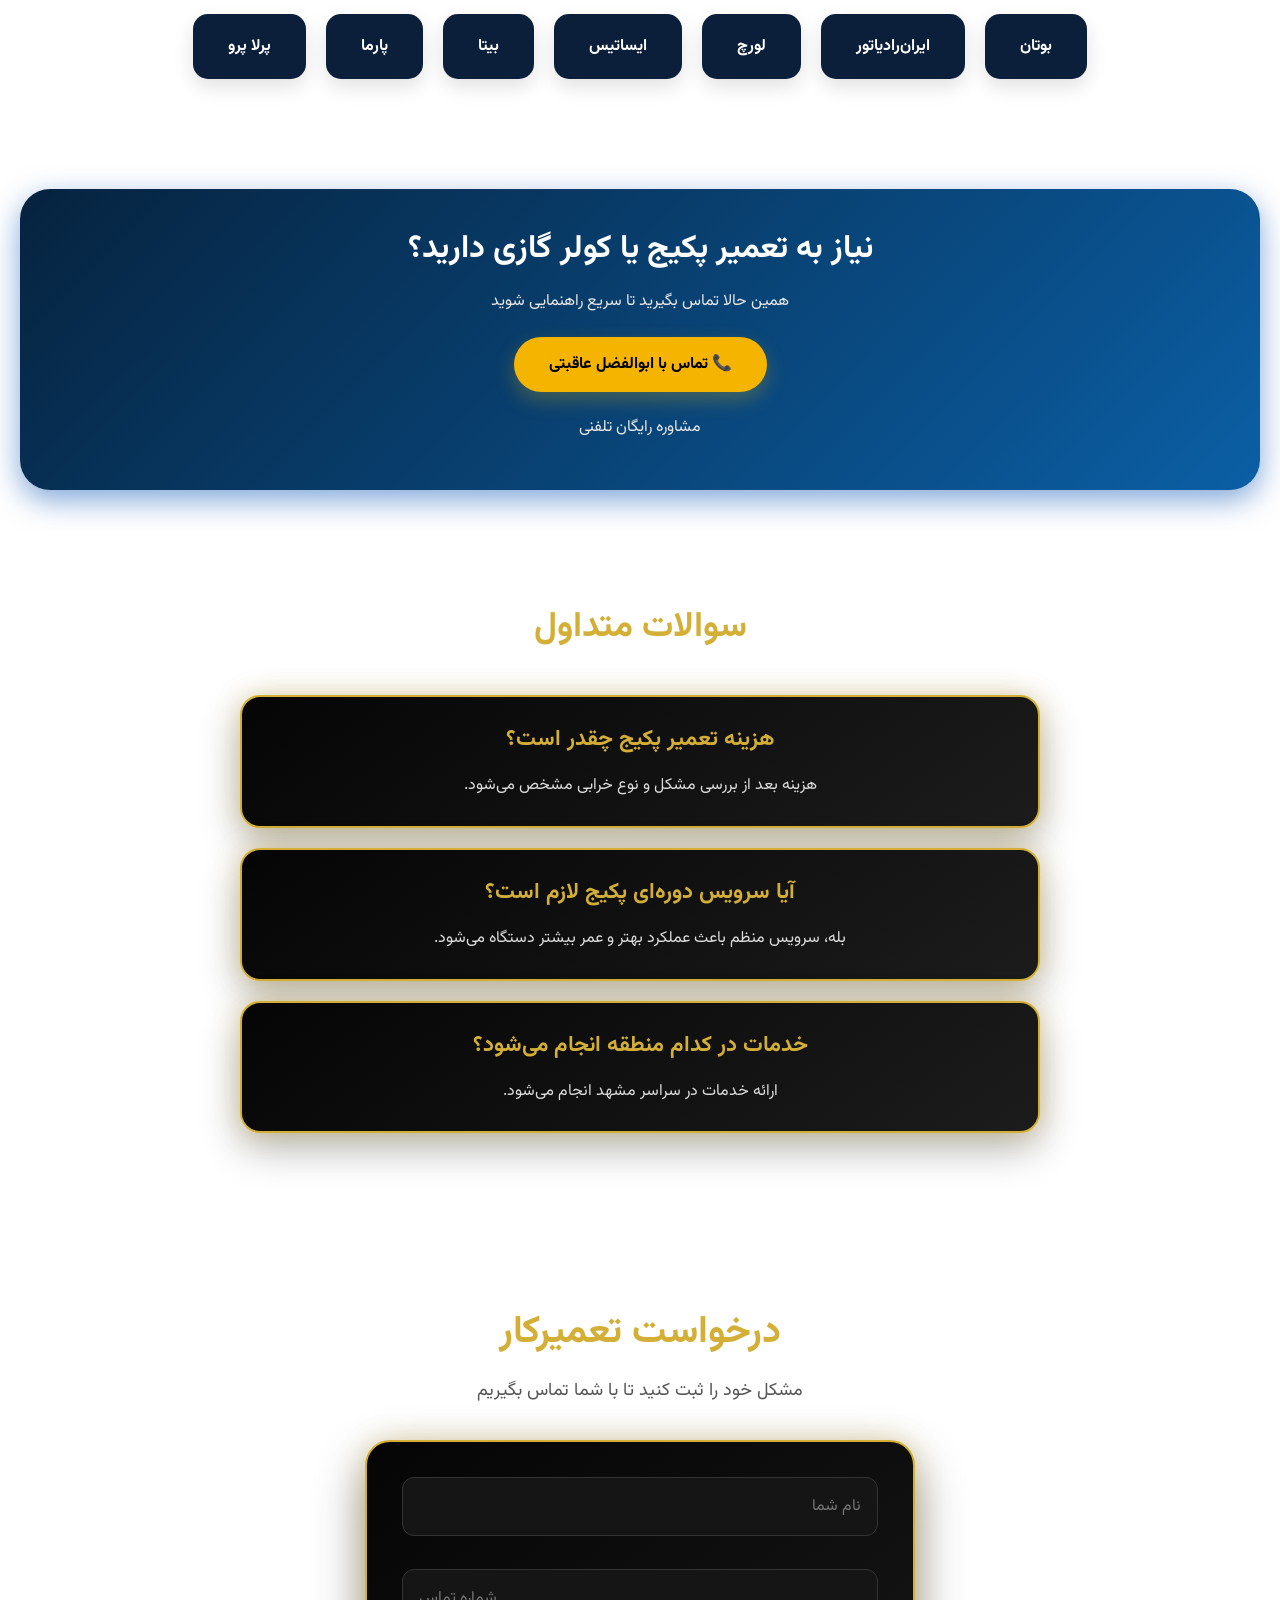
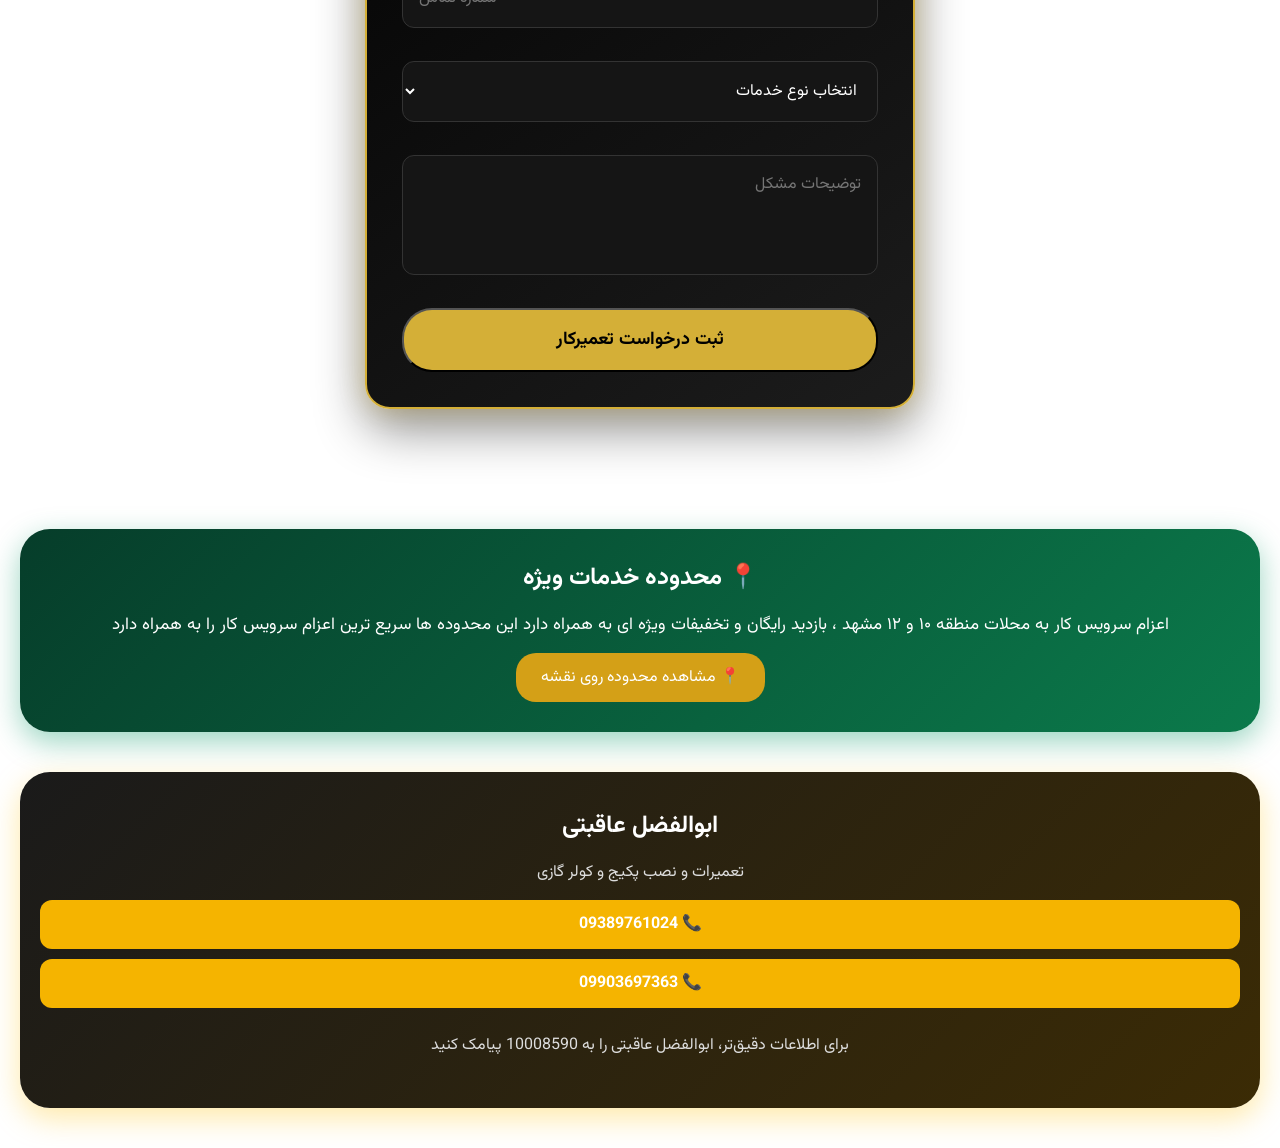
==== commit d4793e52: "Update index.html" ====
--- a/index.html
+++ b/index.html
@@ -224,34 +224,6 @@
     </p>
 </section>
 
-<section class="stats">
-
-<div class="stat-card">
-
-<h2>500+</h2>
-<p>سرویس انجام شده</p>
-
-</div>
-
-
-<div class="stat-card">
-
-<h2>5+</h2>
-<p>سال تجربه</p>
-
-</div>
-
-
-<div class="stat-card">
-
-<h2>300+</h2>
-<p>مشتری راضی</p>
-
-</div>
-
-
-</section>
-
 <section class="faq">
 
 <h2>سوالات متداول</h2>
--- a/style.css
+++ b/style.css
@@ -1535,24 +1535,69 @@
 
 }
 
-.admin-btn{
-
-display:block;
+.admin-icon{
+
+position:fixed;
+
+bottom:20px;
+
+left:20px;
+
+width:45px;
+
+height:45px;
+
+background:#050505;
+
+border:2px solid #d4af37;
+
+border-radius:50%;
+
+display:flex;
+
+align-items:center;
+
+justify-content:center;
+
+text-decoration:none;
+
+font-size:22px;
+
+box-shadow:0 0 15px rgba(212,175,55,0.5);
+
+transition:.3s;
+
+}
+
+
+.admin-icon:hover{
+
+transform:scale(1.1);
+
+}
+
+.admin-header{
 
 text-align:center;
 
-margin:30px;
-
-color:#888;
-
-font-size:14px;
-
-text-decoration:none;
-
-}
-
-.admin-btn:hover{
+margin-bottom:30px;
+
+}
+
+
+.admin-header h1{
 
 color:#d4af37;
 
-}
+font-size:32px;
+
+}
+
+
+.admin-header p{
+
+color:#777;
+
+font-size:18px;
+
+}
